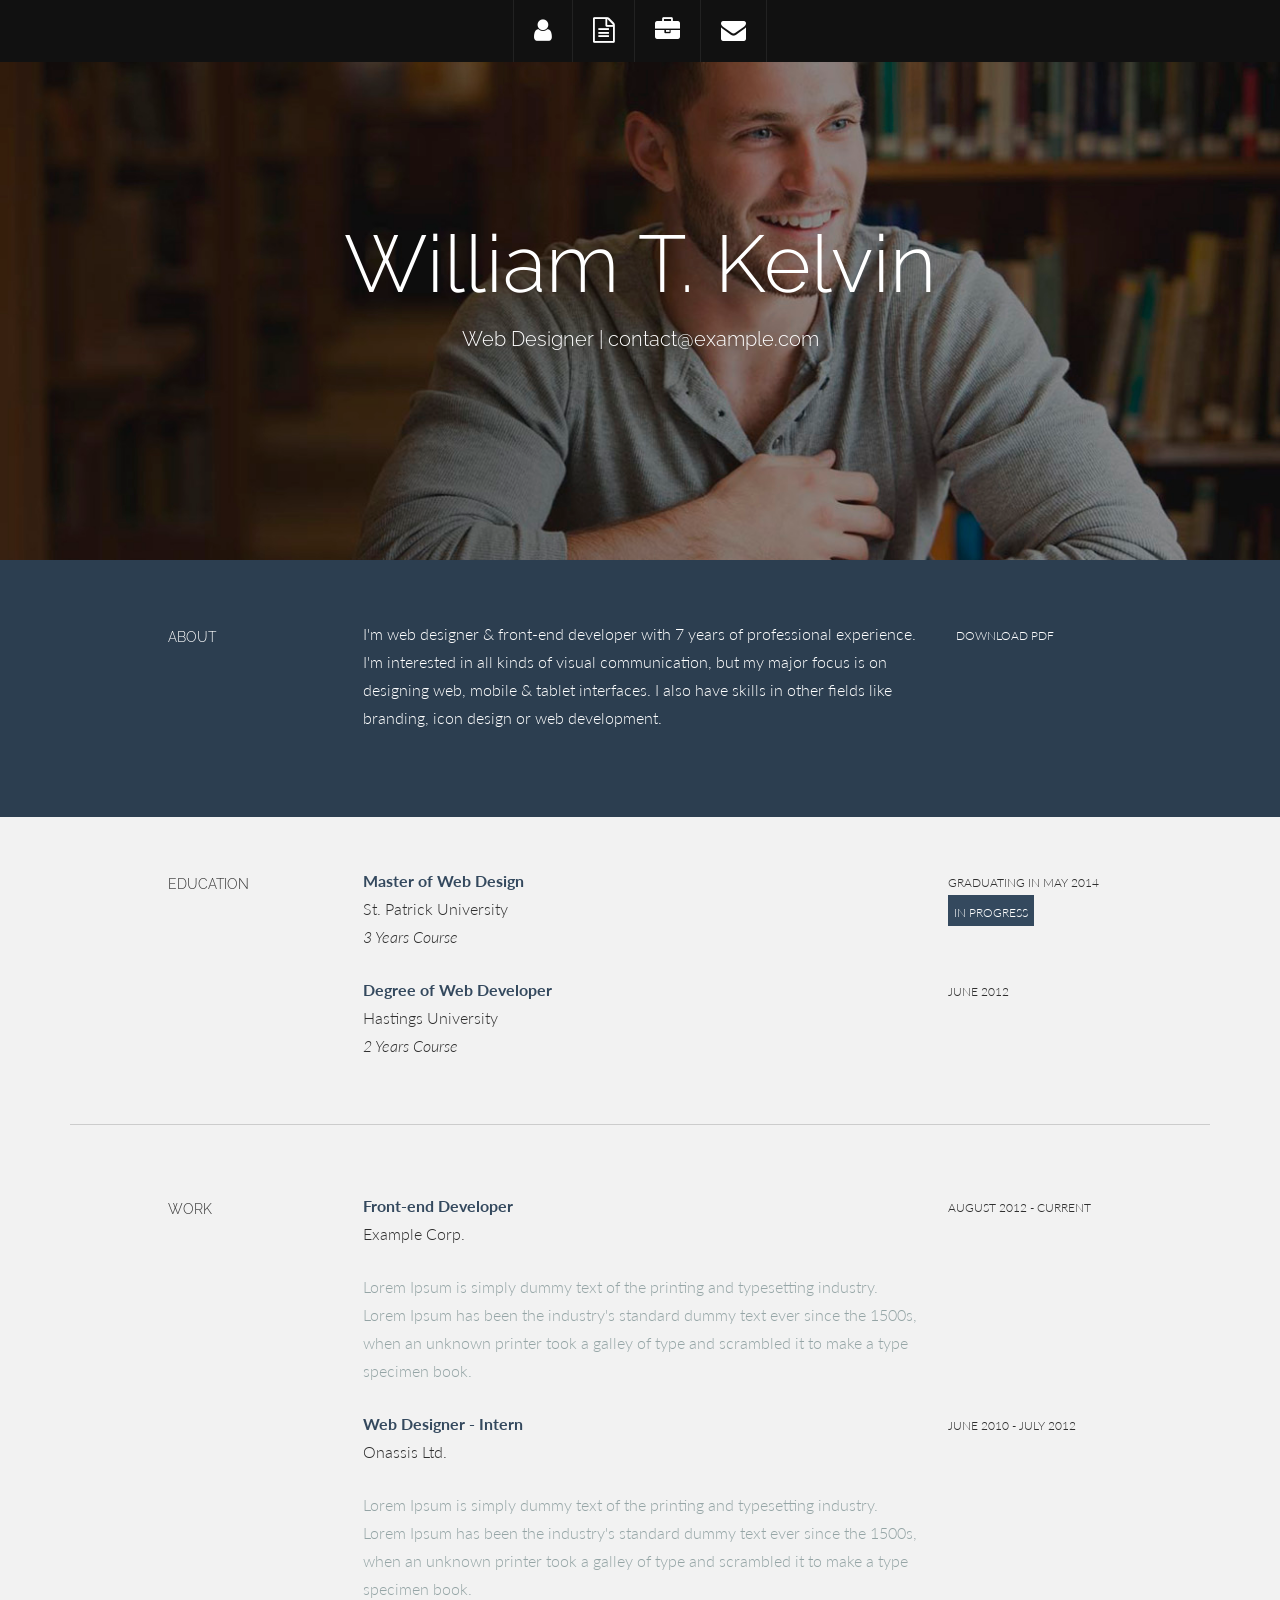
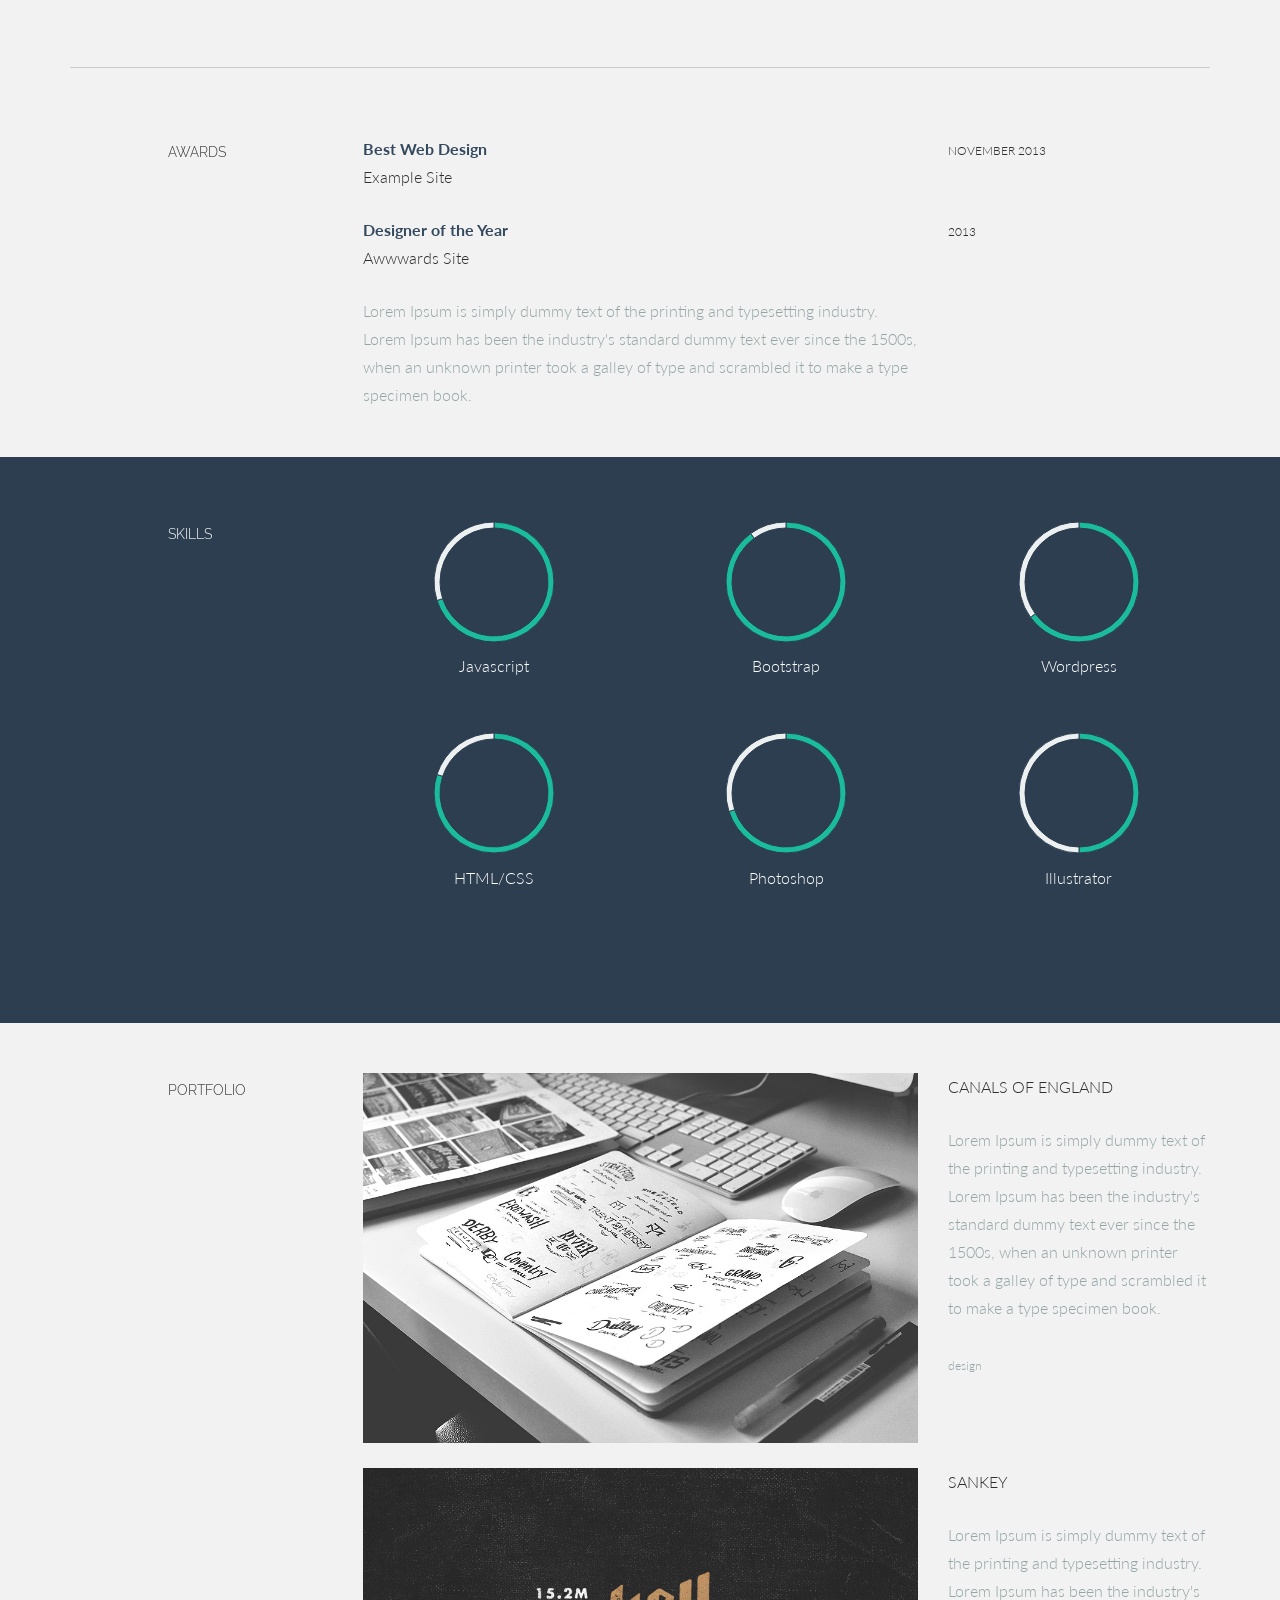
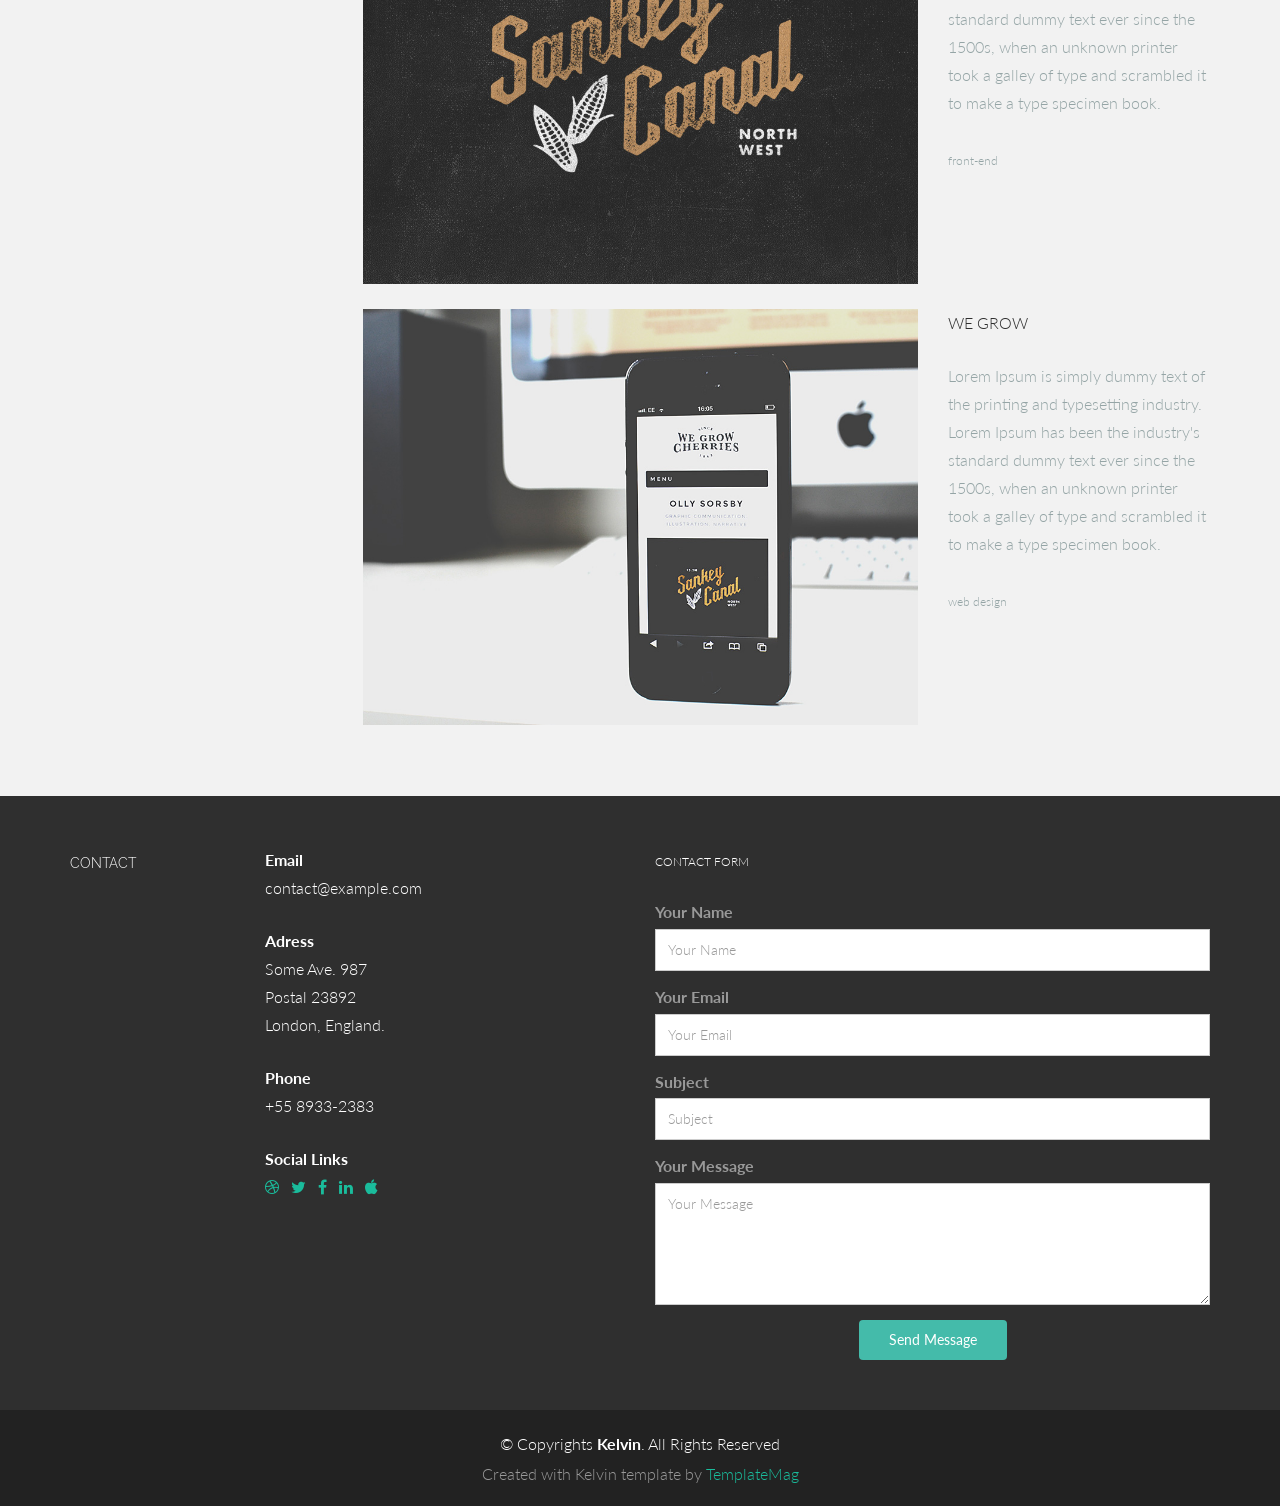
==== index.html @ 172328e0 "init" ====
<!DOCTYPE html>
<html lang="en">
<head>
  <meta charset="utf-8">
  <title>Kelvin - Bootstrap Resume Template</title>
  <meta content="width=device-width, initial-scale=1.0" name="viewport">
  <meta content="" name="keywords">
  <meta content="" name="description">

  <!-- Favicons -->
  <link href="img/favicon.png" rel="icon">
  <link href="img/apple-touch-icon.png" rel="apple-touch-icon">

  <!-- Google Fonts -->
  <link href="https://fonts.googleapis.com/css?family=Lato:300,400,700,300italic,400italic|Raleway:400,300,700" rel="stylesheet">

  <!-- Bootstrap CSS File -->
  <link href="lib/bootstrap/css/bootstrap.min.css" rel="stylesheet">

  <!-- Libraries CSS Files -->
  <link href="lib/font-awesome/css/font-awesome.min.css" rel="stylesheet">

  <!-- Main Stylesheet File -->
  <link href="css/style.css" rel="stylesheet">

  <!-- =======================================================
    Template Name: Kelvin
    Template URL: https://templatemag.com/kelvin-bootstrap-resume-template/
    Author: TemplateMag.com
    License: https://templatemag.com/license/
  ======================================================= -->
</head>

<body data-spy="scroll" data-offset="64" data-target="#section-topbar">

  <div id="section-topbar">
    <div id="topbar-inner">
      <div class="container">
        <div class="row">
          <div class="dropdown">
            <ul id="nav" class="nav">
              <li class="menu-item"><a class="smothscroll" href="#about" title="About"><i class="fa fa-user"></i></a></li>
              <li class="menu-item"><a class="smothscroll" href="#resume" title="Resume"><i class="fa fa-file-text-o"></i></a></li>
              <li class="menu-item"><a class="smothscroll" href="#work" title="Works"><i class="fa fa-briefcase"></i></a></li>
              <li class="menu-item"><a class="smothscroll" href="#contact" title="Contact"><i class="fa fa-envelope"></i></a></li>
            </ul>
            <!--/ uL#nav -->
          </div>
          <!-- /.dropdown -->

          <div class="clear"></div>
        </div>
        <!--/.row -->
      </div>
      <!--/.container -->

      <div class="clear"></div>
    </div>
    <!--/ #topbar-inner -->
  </div>
  <!--/ #section-topbar -->

  <div id="headerwrap">
    <div class="container">
      <div class="row centered">
        <div class="col-lg-12">
          <h1>William T. Kelvin</h1>
          <h3>Web Designer | contact@example.com</h3>
        </div>
        <!--/.col-lg-12 -->
      </div>
      <!--/.row -->
    </div>
    <!--/.container -->
  </div>
  <!--/.#headerwrap -->


  <section id="about" name="about">
    <div id="intro">
      <div class="container">
        <div class="row">

          <div class="col-lg-2 col-lg-offset-1">
            <h5>ABOUT</h5>
          </div>
          <div class="col-lg-6">
            <p>I'm web designer & front-end developer with 7 years of professional experience. I'm interested in all kinds of visual communication, but my major focus is on designing web, mobile & tablet interfaces. I also have skills in other fields like
              branding, icon design or web development.</p>
          </div>
          <div class="col-lg-3">
            <p><a href="#"><i class="icon-file"></i></a>
              <sm>DOWNLOAD PDF</sm>
            </p>
          </div>

        </div>
        <!--/.row -->
      </div>
      <!--/.container -->
    </div>
    <!--/ #intro -->
  </section>


  <section id="resume" name="resume">
    <!--EDUCATION DESCRIPTION -->
    <div class="container desc">
      <div class="row">

        <div class="col-lg-2 col-lg-offset-1">
          <h5>EDUCATION</h5>
        </div>
        <div class="col-lg-6">
          <p>
            <t>Master of Web Design</t><br/> St. Patrick University <br/>
            <i>3 Years Course</i>
          </p>
        </div>
        <div class="col-lg-3">
          <p>
            <sm>GRADUATING IN MAY 2014</sm><br/>
            <imp>
              <sm>IN PROGRESS</sm>
            </imp>
          </p>
        </div>

        <div class="col-lg-6 col-lg-offset-3">
          <p>
            <t>Degree of Web Developer</t><br/> Hastings University <br/>
            <i>2 Years Course</i>
          </p>
        </div>
        <div class="col-lg-3">
          <p>
            <sm>JUNE 2012</sm>
          </p>
        </div>

      </div>
      <!--/.row -->
      <br>
      <hr>
    </div>
    <!--/.container -->
  </section>


  <!--WORK DESCRIPTION -->
  <div class="container desc">
    <div class="row">

      <div class="col-lg-2 col-lg-offset-1">
        <h5>WORK</h5>
      </div>
      <div class="col-lg-6">
        <p>
          <t>Front-end Developer</t><br/> Example Corp. <br/>
        </p>
        <p>
          <more>Lorem Ipsum is simply dummy text of the printing and typesetting industry. Lorem Ipsum has been the industry's standard dummy text ever since the 1500s, when an unknown printer took a galley of type and scrambled it to make a type specimen book.</more>
        </p>
      </div>
      <div class="col-lg-3">
        <p>
          <sm>AUGUST 2012 - CURRENT</sm>
        </p>
      </div>

      <div class="col-lg-6 col-lg-offset-3">
        <p>
          <t>Web Designer - Intern</t><br/> Onassis Ltd. <br/>
        </p>
        <p>
          <more>Lorem Ipsum is simply dummy text of the printing and typesetting industry. Lorem Ipsum has been the industry's standard dummy text ever since the 1500s, when an unknown printer took a galley of type and scrambled it to make a type specimen book.</more>
        </p>
      </div>
      <div class="col-lg-3">
        <p>
          <sm>JUNE 2010 - JULY 2012</sm>
        </p>
      </div>
    </div>
    <!--/.row -->
    <br>
    <hr>
  </div>
  <!--/.container -->


  <!--AWARDS DESCRIPTION -->
  <div class="container desc">
    <div class="row">
      <div class="col-lg-2 col-lg-offset-1">
        <h5>AWARDS</h5>
      </div>
      <div class="col-lg-6">
        <p>
          <t>Best Web Design</t><br/> Example Site <br/>
        </p>
      </div>
      <div class="col-lg-3">
        <p>
          <sm>NOVEMBER 2013</sm>
        </p>
      </div>

      <div class="col-lg-6 col-lg-offset-3">
        <p>
          <t>Designer of the Year</t><br/> Awwwards Site
        </p>
        <p>
          <more>Lorem Ipsum is simply dummy text of the printing and typesetting industry. Lorem Ipsum has been the industry's standard dummy text ever since the 1500s, when an unknown printer took a galley of type and scrambled it to make a type specimen book.</more>
        </p>
      </div>
      <div class="col-lg-3">
        <p>
          <sm>2013</sm>
        </p>
      </div>

    </div>
    <!--/.row -->
    <br>
  </div>
  <!--/.container -->


  <!--SKILLS DESCRIPTION -->
  <div id="skillswrap">
    <div class="container">
      <div class="row">
        <div class="col-lg-2 col-lg-offset-1">
          <h5>SKILLS</h5>
        </div>
        <div class="col-lg-3 centered">
          <canvas id="javascript" height="130" width="130"></canvas>
          <p>Javascript</p>
          <br>
        </div>
        <div class="col-lg-3 centered">
          <canvas id="bootstrap" height="130" width="130"></canvas>
          <p>Bootstrap</p>
          <br>
        </div>
        <div class="col-lg-3 centered">
          <canvas id="wordpress" height="130" width="130"></canvas>
          <p>Wordpress</p>
          <br>
        </div>

        <div class="col-lg-3 col-lg-offset-3 centered">
          <canvas id="html" height="130" width="130"></canvas>
          <p>HTML/CSS</p>
          <br>
        </div>
        <div class="col-lg-3 centered">
          <canvas id="photoshop" height="130" width="130"></canvas>
          <p>Photoshop</p>
          <br>
        </div>
        <div class="col-lg-3 centered">
          <canvas id="illustrator" height="130" width="130"></canvas>
          <p>Illustrator</p>
          <br>
        </div>

      </div>
      <!--/.row -->
      <br>
    </div>
    <!--/.container -->
  </div>
  <!--/ #skillswrap -->



  <section id="work" name="work">
    <!--PORTFOLIO DESCRIPTION -->
    <div class="container desc">
      <div class="row">
        <div class="col-lg-2 col-lg-offset-1">
          <h5>PORTFOLIO</h5>
        </div>
        <div class="col-lg-6">
          <p><img class="img-responsive" src="img/port01.jpg" alt=""></p>
        </div>
        <div class="col-lg-3">
          <p>CANALS OF ENGLAND</p>
          <p>
            <more>Lorem Ipsum is simply dummy text of the printing and typesetting industry. Lorem Ipsum has been the industry's standard dummy text ever since the 1500s, when an unknown printer took a galley of type and scrambled it to make a type specimen book.<br/><br/>
              <sm><i class="icon-tag"></i> design</sm>
            </more>
          </p>
        </div>

        <div class="col-lg-6 col-lg-offset-3">
          <p><img class="img-responsive" src="img/port02.jpg" alt=""></p>
        </div>
        <div class="col-lg-3">
          <p>SANKEY</p>
          <p>
            <more>Lorem Ipsum is simply dummy text of the printing and typesetting industry. Lorem Ipsum has been the industry's standard dummy text ever since the 1500s, when an unknown printer took a galley of type and scrambled it to make a type specimen book.<br/><br/>
              <sm><i class="icon-tag"></i> front-end</sm>
            </more>
          </p>
        </div>

        <div class="col-lg-6 col-lg-offset-3">
          <p><img class="img-responsive" src="img/port03.jpg" alt=""></p>
        </div>
        <div class="col-lg-3">
          <p>WE GROW</p>
          <p>
            <more>Lorem Ipsum is simply dummy text of the printing and typesetting industry. Lorem Ipsum has been the industry's standard dummy text ever since the 1500s, when an unknown printer took a galley of type and scrambled it to make a type specimen book.<br/><br/>
              <sm><i class="icon-tag"></i> web design</sm>
            </more>
          </p>
        </div>

      </div>
      <!--/.row -->
      <br>
      <br>
    </div>
    <!--/.container -->
  </section>

  <section id="contact" name="contact">
    <!--FOOTER DESCRIPTION -->
    <div id="footwrap">
      <div class="container">
        <div class="row">

          <div class="col-lg-2">
            <h5>CONTACT</h5>
          </div>
          <div class="col-lg-4">
            <p>
              <t>Email</t><br/> contact@example.com <br/>
            </p>
            <p>
              <t>Adress</t><br/> Some Ave. 987 <br/> Postal 23892 <br/> London, England. <br/>
            </p>
            <p>
              <t>Phone</t><br/> +55 8933-2383 <br/>
            </p>
            <p>
              <t>Social Links</t><br/>
              <a href="#"><i class="fa fa-dribbble"></i></a>
              <a href="#"><i class="fa fa-twitter"></i></a>
              <a href="#"><i class="fa fa-facebook"></i></a>
              <a href="#"><i class="fa fa-linkedin"></i></a>
              <a href="#"><i class="fa fa-apple"></i></a>
            </p>
          </div>
          <div class="col-lg-6">
            <p>
              <sm>CONTACT FORM</sm>
            </p>
            <form class="contact-form php-mail-form" role="form" action="contactform/contactform.php" method="POST">

              <div class="form-group">
                <label for="contact-name">Your Name</label>
                <input type="name" name="name" class="form-control" id="contact-name" placeholder="Your Name" data-rule="minlen:4" data-msg="Please enter at least 4 chars">
                <div class="validate"></div>
              </div>
              <div class="form-group">
                <label for="contact-email">Your Email</label>
                <input type="email" name="email" class="form-control" id="contact-email" placeholder="Your Email" data-rule="email" data-msg="Please enter a valid email">
                <div class="validate"></div>
              </div>
              <div class="form-group">
                <label for="contact-subject">Subject</label>
                <input type="text" name="subject" class="form-control" id="contact-subject" placeholder="Subject" data-rule="minlen:4" data-msg="Please enter at least 8 chars of subject">
                <div class="validate"></div>
              </div>

              <div class="form-group">
                <label for="contact-message">Your Message</label>
                <textarea class="form-control" name="message" id="contact-message" placeholder="Your Message" rows="5" data-rule="required" data-msg="Please write something for us"></textarea>
                <div class="validate"></div>
              </div>

              <div class="loading"></div>
              <div class="error-message"></div>
              <div class="sent-message">Your message has been sent. Thank you!</div>

              <div class="form-send">
                <button type="submit" class="btn btn-large">Send Message</button>
              </div>

            </form>

          </div>
        </div>
        <!--/.row -->
      </div>
      <!--/.container -->
    </div>
    <!--/ #footer -->
  </section>

  <div id="copyrights">
    <div class="container">
      <p>
        &copy; Copyrights <strong>Kelvin</strong>. All Rights Reserved
      </p>
      <div class="credits">
        <!--
          You are NOT allowed to delete the credit link to TemplateMag with free version.
          You can delete the credit link only if you bought the pro version.
          Buy the pro version with working PHP/AJAX contact form: https://templatemag.com/kelvin-bootstrap-resume-template/
          Licensing information: https://templatemag.com/license/
        -->
        Created with Kelvin template by <a href="https://templatemag.com/">TemplateMag</a>
      </div>
    </div>
  </div>

  <!-- JavaScript Libraries -->
  <script src="lib/jquery/jquery.min.js"></script>
  <script src="lib/bootstrap/js/bootstrap.min.js"></script>
  <script src="lib/php-mail-form/validate.js"></script>
  <script src="lib/chart/chart.js"></script>
  <script src="lib/easing/easing.min.js"></script>

  <!-- Template Main Javascript File -->
  <script src="js/main.js"></script>

</body>
</html>
---- css/style.css ----
/**
*  Template Name: Kelvin
*  Template URL: https://templatemag.com/kelvin-bootstrap-resume-template/
*  Author: TemplateMag.com
*  License: https://templatemag.com/license/
*/

body {
  background-color: #f2f2f2;
  font-family: "Lato";
  font-weight: 300;
  font-size: 16px;
  color: #555;
  -webkit-font-smoothing: antialiased;
  -webkit-overflow-scrolling: touch;
}

/* Titles */

h1, h2, h3, h4, h5, h6 {
  font-family: "Raleway";
  font-weight: 300;
  color: #333;
}

/* Paragraph & Typographic */

p {
  line-height: 28px;
  margin-bottom: 25px;
}

.centered {
  text-align: center;
}

/* Links */

a {
  color: #1abc9c;
  word-wrap: break-word;
  -webkit-transition: color 0.1s ease-in, background 0.1s ease-in;
  -moz-transition: color 0.1s ease-in, background 0.1s ease-in;
  -ms-transition: color 0.1s ease-in, background 0.1s ease-in;
  -o-transition: color 0.1s ease-in, background 0.1s ease-in;
  transition: color 0.1s ease-in, background 0.1s ease-in;
}

a:hover, a:focus {
  color: #7b7b7b;
  text-decoration: none;
  outline: 0;
}

a:before, a:after {
  -webkit-transition: color 0.1s ease-in, background 0.1s ease-in;
  -moz-transition: color 0.1s ease-in, background 0.1s ease-in;
  -ms-transition: color 0.1s ease-in, background 0.1s ease-in;
  -o-transition: color 0.1s ease-in, background 0.1s ease-in;
  transition: color 0.1s ease-in, background 0.1s ease-in;
}

hr {
  display: block;
  height: 1px;
  border: 0;
  border-top: 1px solid #ccc;
  margin: 1em 0;
  padding: 0;
}

/*---------------------------------------------------
3.1 Topbar
---------------------------------------------------*/

#section-topbar {
  position: fixed;
  top: 0;
  left: 0;
  right: 0;
  z-index: 10000;
  overflow: visible;
  font: normal 16px/24px 'Open Sans', "Helvetica Neue", Helvetica, Arial, sans-serif;
}

#section-topbar a {
  color: #fff;
}

#topbar-inner {
  background: #111;
  line-height: 0;
  text-align: center;
}

/*
Top Bar

By default, top navigation bar uses "fixed" position
*/

#section-topbar ul#nav {
  display: inline-block;
  position: relative;
  margin: 0;
  padding: 0;
  border-right: 1px solid #222;
  /* For IE, the outcast */
  zoom: 1;
  *display: inline;
}

#section-topbar ul#nav>li {
  display: block;
  float: left;
  padding: 0;
}

#section-topbar ul#nav a {
  display: block;
  font: normal 11px/18px "Helvetica Neue", Helvetica, Arial, sans-serif;
  text-decoration: none;
  padding: 18px 20px 18px 20px;
  border-left: 1px solid #222;
}

#section-topbar ul#nav a:focus {
  background: #111;
  text-decoration: none;
  border-left: 1px solid #111;
}

#section-topbar ul#nav a:hover {
  background: #222;
  text-decoration: none;
  border-left: 1px solid #111;
}

#section-topbar ul#nav .active a {
  background: #44bbaa;
  border-left: 1px solid #111;
}

#section-topbar ul#nav .active a:hover {
  background: #44bbaa;
}

#section-topbar i {
  font-size: 25px;
}

/*---------------------------------------------------
SECTION WRAPS
---------------------------------------------------*/

/* Header Wrap */

#headerwrap {
  background: url(../img/header-bg.jpg) no-repeat center top;
  margin-top: 60px;
  padding-top: 140px;
  text-align: center;
  background-attachment: relative;
  background-position: center center;
  min-height: 500px;
  width: 100%;
  -webkit-background-size: 100%;
  -moz-background-size: 100%;
  -o-background-size: 100%;
  background-size: 100%;
  -webkit-background-size: cover;
  -moz-background-size: cover;
  -o-background-size: cover;
  background-size: cover;
}

#headerwrap h1 {
  font-size: 80px;
  color: white;
}

#headerwrap h3 {
  font-size: 20px;
  color: white;
}

/* Intnro Wrap */

#intro {
  background: #2c3e50;
  padding-top: 60px;
  padding-bottom: 60px;
  color: white;
}

#intro h5, p {
  color: white;
}

#intro i {
  color: white;
  font-size: 20px;
  padding-right: 8px;
  vertical-align: middle;
}

#skillswrap {
  background: #2c3e50;
  padding-top: 60px;
  padding-bottom: 60px;
  color: white;
}

#skillswrap h5, p {
  color: white;
}

#footwrap {
  background: #2f2f2f;
  padding-top: 50px;
  padding-bottom: 50px;
}

#footwrap p {
  color: white;
}

#footwrap h5 {
  color: white;
}

#footwrap t {
  font-weight: 700;
}

#footwrap i {
  padding-right: 8px;
  color: #1abc9c;
}

/* Copyright Wrap */

#copyrights {
  background: #222222;
  padding: 20px 0;
  text-align: center;
  color: #fff;
  font-size: 16px;
}

#copyrights p {
  margin: 0 0 5px 0;
}

.credits {
  color: #999;
}

/* Global Values */

.desc {
  padding-top: 50px;
}

.desc p {
  color: #2f2f2f;
}

.desc t {
  color: #34495e;
  font-weight: 700;
}

.desc imp {
  padding: 6px;
  color: white;
  background: #34495e;
}

.desc more {
  color: #95a5a6;
}

sm {
  font-size: 12px;
}

/* Contact Form */

.contact-form label {
  color: #999;
}

.contact-form input, .contact-form textarea {
  padding: 10px 12px;
  border-radius: 0;
  box-shadow: none;
  font-size: 14px;
  height: auto;
}

.contact-form .form-send {
  text-align: center;
}

.contact-form .form-send button {
  background: #44bbaa;
  border: 0;
  padding: 10px 30px;
  color: #fff;
  transition: 0.4s;
  cursor: pointer;
}

.contact-form .form-send button:hover {
  background: #23c8b1;
}

.contact-form .validate {
  display: none;
  color: red;
  margin: 0 0 15px 0;
  font-weight: 400;
  font-size: 13px;
}

.contact-form .loading {
  display: none;
  color: #555;
  background: #fff;
  text-align: center;
  padding: 15px;
  margin: 15px 0;
}

.contact-form .loading:before {
  content: "";
  display: inline-block;
  border-radius: 50%;
  width: 24px;
  height: 24px;
  border: 3px solid #18d26e;
  border-top-color: #eee;
  -webkit-animation: animate-loading 1s linear infinite;
  animation: animate-loading 1s linear infinite;
}

@-webkit-keyframes animate-loading {
  0% {
    -webkit-transform: rotate(0deg);
    transform: rotate(0deg);
  }

  100% {
    -webkit-transform: rotate(360deg);
    transform: rotate(360deg);
  }
}

@keyframes animate-loading {
  0% {
    -webkit-transform: rotate(0deg);
    transform: rotate(0deg);
  }

  100% {
    -webkit-transform: rotate(360deg);
    transform: rotate(360deg);
  }
}

.contact-form .error-message {
  display: none;
  color: #fff;
  background: #ed3c0d;
  text-align: center;
  padding: 15px;
  font-weight: 600;
  margin: 15px 0;
}

.contact-form .sent-message {
  display: none;
  color: #fff;
  background: #18d26e;
  text-align: center;
  padding: 15px;
  font-weight: 600;
  margin: 15px 0;
}
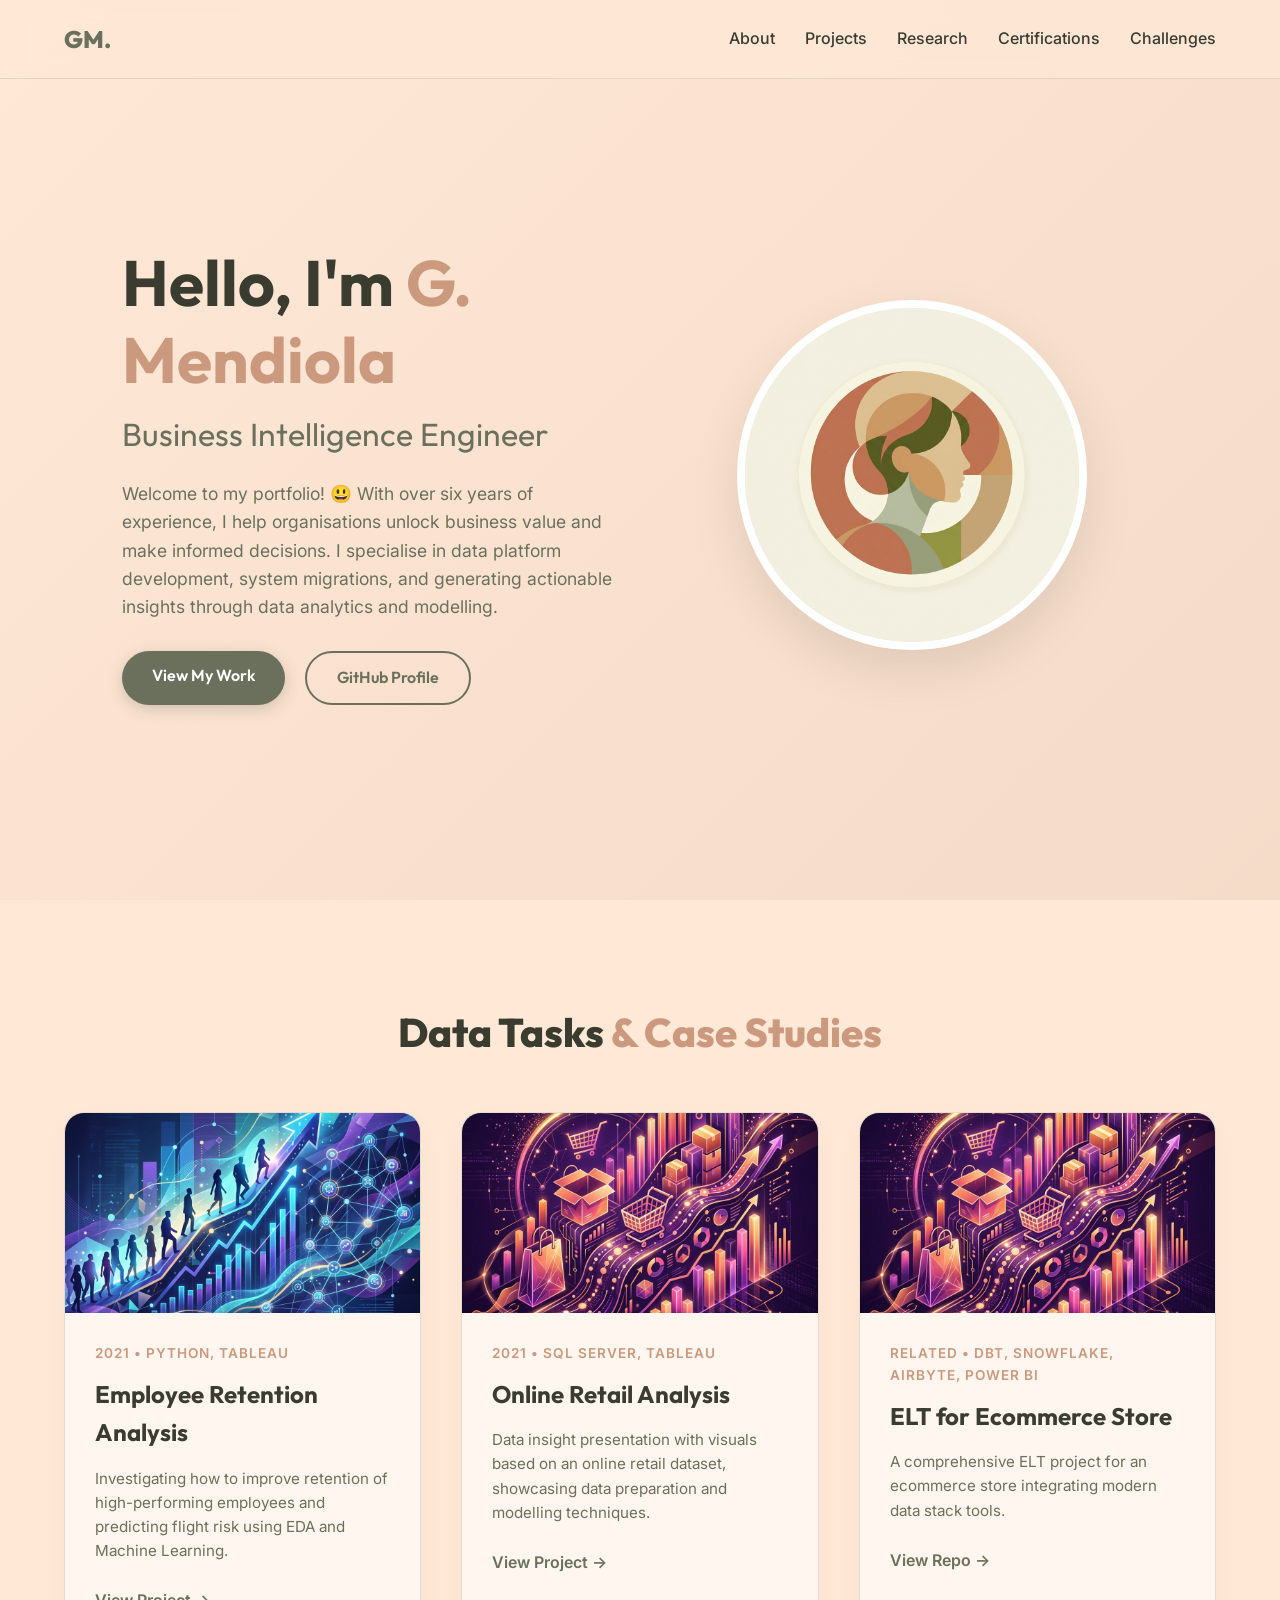
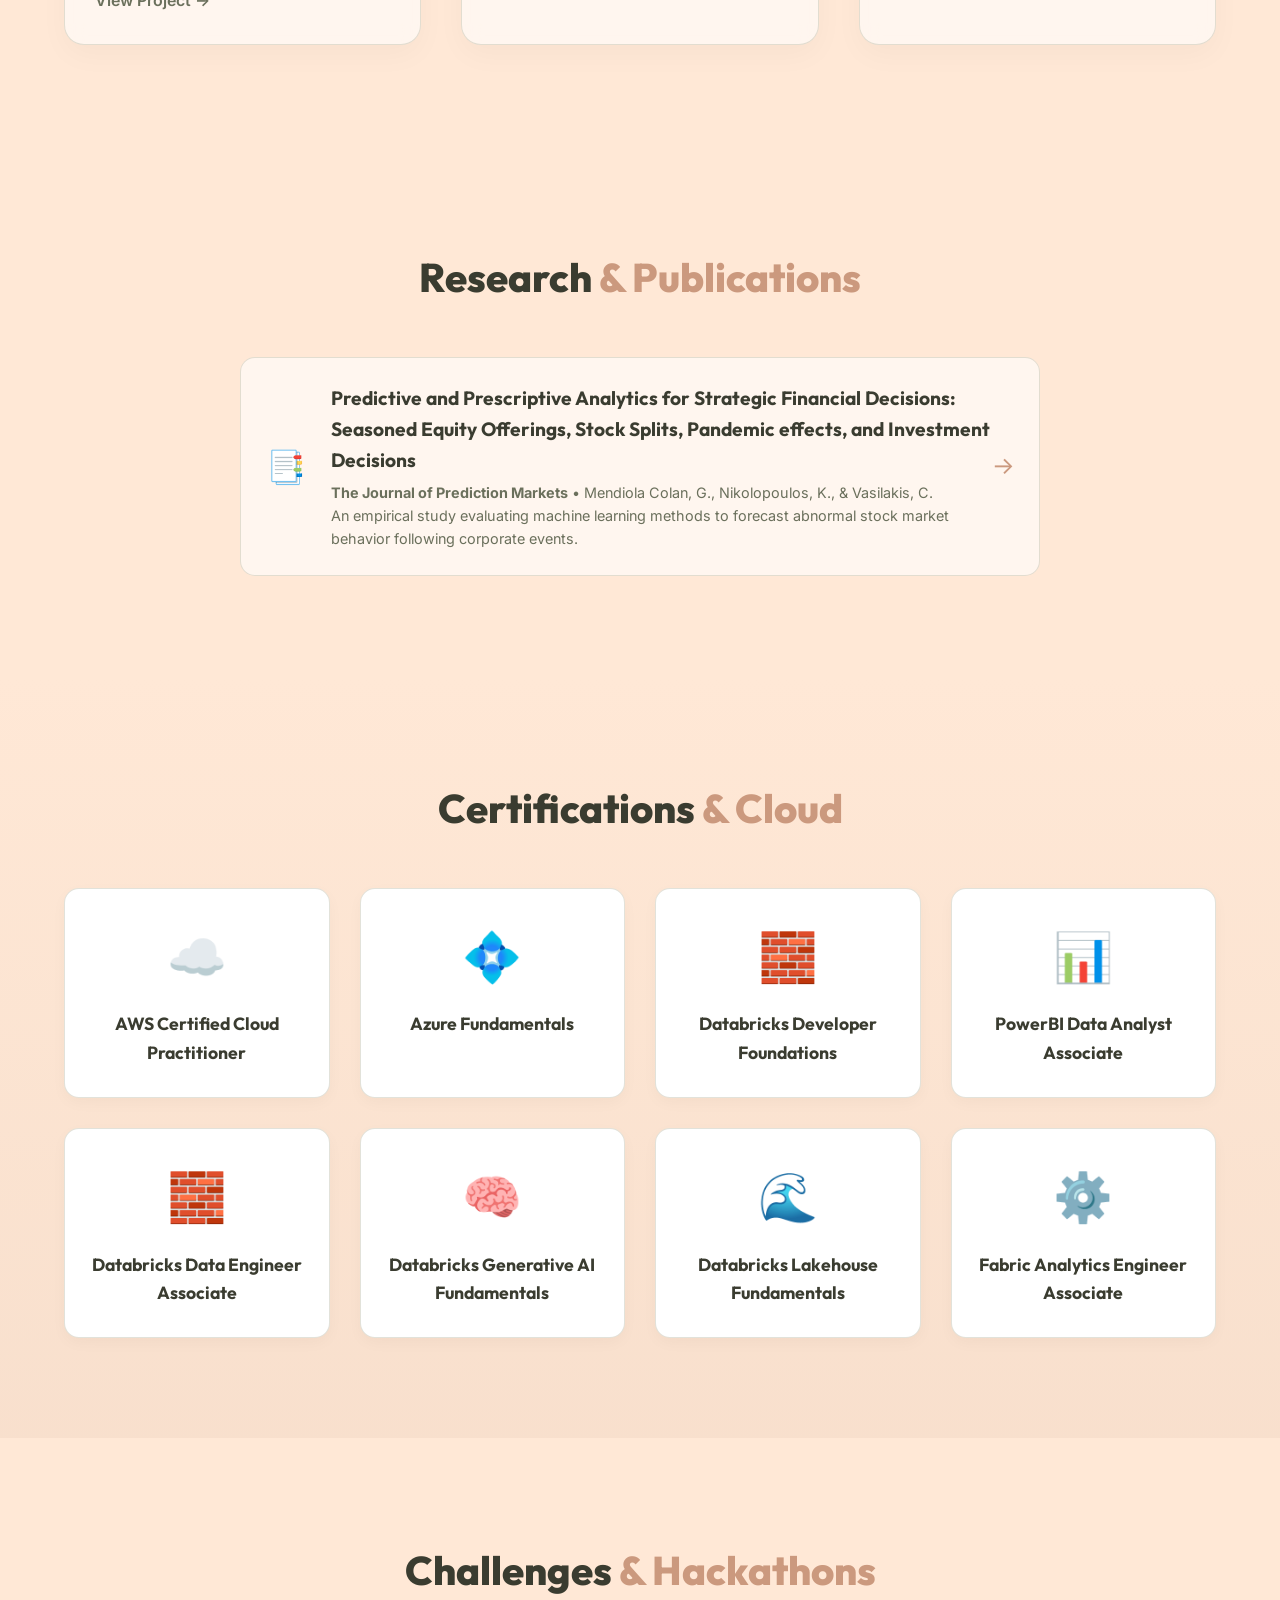
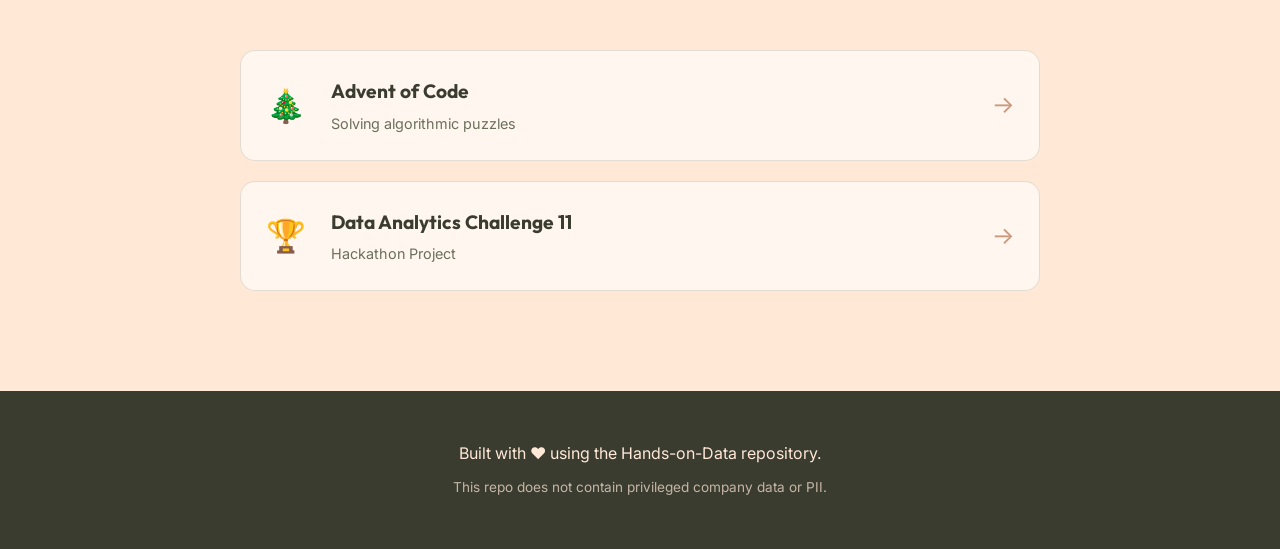
==== commit 85ec59f4: "profile v1.0" ====
--- a/index.html
+++ b/index.html
@@ -1,433 +1,211 @@
 <!DOCTYPE html>
 <html lang="en">
+
 <head>
-  <meta charset="utf-8">
-  <title>Kelvin - Bootstrap Resume Template</title>
-  <meta content="width=device-width, initial-scale=1.0" name="viewport">
-  <meta content="" name="keywords">
-  <meta content="" name="description">
-
-  <!-- Favicons -->
-  <link href="img/favicon.png" rel="icon">
-  <link href="img/apple-touch-icon.png" rel="apple-touch-icon">
-
-  <!-- Google Fonts -->
-  <link href="https://fonts.googleapis.com/css?family=Lato:300,400,700,300italic,400italic|Raleway:400,300,700" rel="stylesheet">
-
-  <!-- Bootstrap CSS File -->
-  <link href="lib/bootstrap/css/bootstrap.min.css" rel="stylesheet">
-
-  <!-- Libraries CSS Files -->
-  <link href="lib/font-awesome/css/font-awesome.min.css" rel="stylesheet">
-
-  <!-- Main Stylesheet File -->
-  <link href="css/style.css" rel="stylesheet">
-
-  <!-- =======================================================
-    Template Name: Kelvin
-    Template URL: https://templatemag.com/kelvin-bootstrap-resume-template/
-    Author: TemplateMag.com
-    License: https://templatemag.com/license/
-  ======================================================= -->
+    <meta charset="UTF-8">
+    <meta name="viewport" content="width=device-width, initial-scale=1.0">
+    <title>G. Mendiola | Data Portfolio</title>
+    <link rel="preconnect" href="https://fonts.googleapis.com">
+    <link rel="preconnect" href="https://fonts.gstatic.com" crossorigin>
+    <link
+        href="https://fonts.googleapis.com/css2?family=Outfit:wght@300;400;600;800&family=Inter:wght@300;400;500&display=swap"
+        rel="stylesheet">
+    <link rel="stylesheet" href="assets/css/style.css">
 </head>
 
-<body data-spy="scroll" data-offset="64" data-target="#section-topbar">
-
-  <div id="section-topbar">
-    <div id="topbar-inner">
-      <div class="container">
-        <div class="row">
-          <div class="dropdown">
-            <ul id="nav" class="nav">
-              <li class="menu-item"><a class="smothscroll" href="#about" title="About"><i class="fa fa-user"></i></a></li>
-              <li class="menu-item"><a class="smothscroll" href="#resume" title="Resume"><i class="fa fa-file-text-o"></i></a></li>
-              <li class="menu-item"><a class="smothscroll" href="#work" title="Works"><i class="fa fa-briefcase"></i></a></li>
-              <li class="menu-item"><a class="smothscroll" href="#contact" title="Contact"><i class="fa fa-envelope"></i></a></li>
+<body>
+    <nav class="navbar">
+        <div class="nav-content">
+            <a href="#" class="logo">GM.</a>
+            <ul class="nav-links">
+                <li><a href="#about">About</a></li>
+                <li><a href="#projects">Projects</a></li>
+                <li><a href="#research">Research</a></li>
+                <li><a href="#certifications">Certifications</a></li>
+                <li><a href="#challenges">Challenges</a></li>
             </ul>
-            <!--/ uL#nav -->
-          </div>
-          <!-- /.dropdown -->
-
-          <div class="clear"></div>
-        </div>
-        <!--/.row -->
-      </div>
-      <!--/.container -->
-
-      <div class="clear"></div>
-    </div>
-    <!--/ #topbar-inner -->
-  </div>
-  <!--/ #section-topbar -->
-
-  <div id="headerwrap">
-    <div class="container">
-      <div class="row centered">
-        <div class="col-lg-12">
-          <h1>William T. Kelvin</h1>
-          <h3>Web Designer | contact@example.com</h3>
-        </div>
-        <!--/.col-lg-12 -->
-      </div>
-      <!--/.row -->
-    </div>
-    <!--/.container -->
-  </div>
-  <!--/.#headerwrap -->
-
-
-  <section id="about" name="about">
-    <div id="intro">
-      <div class="container">
-        <div class="row">
-
-          <div class="col-lg-2 col-lg-offset-1">
-            <h5>ABOUT</h5>
-          </div>
-          <div class="col-lg-6">
-            <p>I'm web designer & front-end developer with 7 years of professional experience. I'm interested in all kinds of visual communication, but my major focus is on designing web, mobile & tablet interfaces. I also have skills in other fields like
-              branding, icon design or web development.</p>
-          </div>
-          <div class="col-lg-3">
-            <p><a href="#"><i class="icon-file"></i></a>
-              <sm>DOWNLOAD PDF</sm>
-            </p>
-          </div>
-
-        </div>
-        <!--/.row -->
-      </div>
-      <!--/.container -->
-    </div>
-    <!--/ #intro -->
-  </section>
-
-
-  <section id="resume" name="resume">
-    <!--EDUCATION DESCRIPTION -->
-    <div class="container desc">
-      <div class="row">
-
-        <div class="col-lg-2 col-lg-offset-1">
-          <h5>EDUCATION</h5>
-        </div>
-        <div class="col-lg-6">
-          <p>
-            <t>Master of Web Design</t><br/> St. Patrick University <br/>
-            <i>3 Years Course</i>
-          </p>
-        </div>
-        <div class="col-lg-3">
-          <p>
-            <sm>GRADUATING IN MAY 2014</sm><br/>
-            <imp>
-              <sm>IN PROGRESS</sm>
-            </imp>
-          </p>
-        </div>
-
-        <div class="col-lg-6 col-lg-offset-3">
-          <p>
-            <t>Degree of Web Developer</t><br/> Hastings University <br/>
-            <i>2 Years Course</i>
-          </p>
-        </div>
-        <div class="col-lg-3">
-          <p>
-            <sm>JUNE 2012</sm>
-          </p>
-        </div>
-
-      </div>
-      <!--/.row -->
-      <br>
-      <hr>
-    </div>
-    <!--/.container -->
-  </section>
-
-
-  <!--WORK DESCRIPTION -->
-  <div class="container desc">
-    <div class="row">
-
-      <div class="col-lg-2 col-lg-offset-1">
-        <h5>WORK</h5>
-      </div>
-      <div class="col-lg-6">
-        <p>
-          <t>Front-end Developer</t><br/> Example Corp. <br/>
-        </p>
-        <p>
-          <more>Lorem Ipsum is simply dummy text of the printing and typesetting industry. Lorem Ipsum has been the industry's standard dummy text ever since the 1500s, when an unknown printer took a galley of type and scrambled it to make a type specimen book.</more>
-        </p>
-      </div>
-      <div class="col-lg-3">
-        <p>
-          <sm>AUGUST 2012 - CURRENT</sm>
-        </p>
-      </div>
-
-      <div class="col-lg-6 col-lg-offset-3">
-        <p>
-          <t>Web Designer - Intern</t><br/> Onassis Ltd. <br/>
-        </p>
-        <p>
-          <more>Lorem Ipsum is simply dummy text of the printing and typesetting industry. Lorem Ipsum has been the industry's standard dummy text ever since the 1500s, when an unknown printer took a galley of type and scrambled it to make a type specimen book.</more>
-        </p>
-      </div>
-      <div class="col-lg-3">
-        <p>
-          <sm>JUNE 2010 - JULY 2012</sm>
-        </p>
-      </div>
-    </div>
-    <!--/.row -->
-    <br>
-    <hr>
-  </div>
-  <!--/.container -->
-
-
-  <!--AWARDS DESCRIPTION -->
-  <div class="container desc">
-    <div class="row">
-      <div class="col-lg-2 col-lg-offset-1">
-        <h5>AWARDS</h5>
-      </div>
-      <div class="col-lg-6">
-        <p>
-          <t>Best Web Design</t><br/> Example Site <br/>
-        </p>
-      </div>
-      <div class="col-lg-3">
-        <p>
-          <sm>NOVEMBER 2013</sm>
-        </p>
-      </div>
-
-      <div class="col-lg-6 col-lg-offset-3">
-        <p>
-          <t>Designer of the Year</t><br/> Awwwards Site
-        </p>
-        <p>
-          <more>Lorem Ipsum is simply dummy text of the printing and typesetting industry. Lorem Ipsum has been the industry's standard dummy text ever since the 1500s, when an unknown printer took a galley of type and scrambled it to make a type specimen book.</more>
-        </p>
-      </div>
-      <div class="col-lg-3">
-        <p>
-          <sm>2013</sm>
-        </p>
-      </div>
-
-    </div>
-    <!--/.row -->
-    <br>
-  </div>
-  <!--/.container -->
-
-
-  <!--SKILLS DESCRIPTION -->
-  <div id="skillswrap">
-    <div class="container">
-      <div class="row">
-        <div class="col-lg-2 col-lg-offset-1">
-          <h5>SKILLS</h5>
-        </div>
-        <div class="col-lg-3 centered">
-          <canvas id="javascript" height="130" width="130"></canvas>
-          <p>Javascript</p>
-          <br>
-        </div>
-        <div class="col-lg-3 centered">
-          <canvas id="bootstrap" height="130" width="130"></canvas>
-          <p>Bootstrap</p>
-          <br>
-        </div>
-        <div class="col-lg-3 centered">
-          <canvas id="wordpress" height="130" width="130"></canvas>
-          <p>Wordpress</p>
-          <br>
-        </div>
-
-        <div class="col-lg-3 col-lg-offset-3 centered">
-          <canvas id="html" height="130" width="130"></canvas>
-          <p>HTML/CSS</p>
-          <br>
-        </div>
-        <div class="col-lg-3 centered">
-          <canvas id="photoshop" height="130" width="130"></canvas>
-          <p>Photoshop</p>
-          <br>
-        </div>
-        <div class="col-lg-3 centered">
-          <canvas id="illustrator" height="130" width="130"></canvas>
-          <p>Illustrator</p>
-          <br>
-        </div>
-
-      </div>
-      <!--/.row -->
-      <br>
-    </div>
-    <!--/.container -->
-  </div>
-  <!--/ #skillswrap -->
-
-
-
-  <section id="work" name="work">
-    <!--PORTFOLIO DESCRIPTION -->
-    <div class="container desc">
-      <div class="row">
-        <div class="col-lg-2 col-lg-offset-1">
-          <h5>PORTFOLIO</h5>
-        </div>
-        <div class="col-lg-6">
-          <p><img class="img-responsive" src="img/port01.jpg" alt=""></p>
-        </div>
-        <div class="col-lg-3">
-          <p>CANALS OF ENGLAND</p>
-          <p>
-            <more>Lorem Ipsum is simply dummy text of the printing and typesetting industry. Lorem Ipsum has been the industry's standard dummy text ever since the 1500s, when an unknown printer took a galley of type and scrambled it to make a type specimen book.<br/><br/>
-              <sm><i class="icon-tag"></i> design</sm>
-            </more>
-          </p>
-        </div>
-
-        <div class="col-lg-6 col-lg-offset-3">
-          <p><img class="img-responsive" src="img/port02.jpg" alt=""></p>
-        </div>
-        <div class="col-lg-3">
-          <p>SANKEY</p>
-          <p>
-            <more>Lorem Ipsum is simply dummy text of the printing and typesetting industry. Lorem Ipsum has been the industry's standard dummy text ever since the 1500s, when an unknown printer took a galley of type and scrambled it to make a type specimen book.<br/><br/>
-              <sm><i class="icon-tag"></i> front-end</sm>
-            </more>
-          </p>
-        </div>
-
-        <div class="col-lg-6 col-lg-offset-3">
-          <p><img class="img-responsive" src="img/port03.jpg" alt=""></p>
-        </div>
-        <div class="col-lg-3">
-          <p>WE GROW</p>
-          <p>
-            <more>Lorem Ipsum is simply dummy text of the printing and typesetting industry. Lorem Ipsum has been the industry's standard dummy text ever since the 1500s, when an unknown printer took a galley of type and scrambled it to make a type specimen book.<br/><br/>
-              <sm><i class="icon-tag"></i> web design</sm>
-            </more>
-          </p>
-        </div>
-
-      </div>
-      <!--/.row -->
-      <br>
-      <br>
-    </div>
-    <!--/.container -->
-  </section>
-
-  <section id="contact" name="contact">
-    <!--FOOTER DESCRIPTION -->
-    <div id="footwrap">
-      <div class="container">
-        <div class="row">
-
-          <div class="col-lg-2">
-            <h5>CONTACT</h5>
-          </div>
-          <div class="col-lg-4">
-            <p>
-              <t>Email</t><br/> contact@example.com <br/>
-            </p>
-            <p>
-              <t>Adress</t><br/> Some Ave. 987 <br/> Postal 23892 <br/> London, England. <br/>
-            </p>
-            <p>
-              <t>Phone</t><br/> +55 8933-2383 <br/>
-            </p>
-            <p>
-              <t>Social Links</t><br/>
-              <a href="#"><i class="fa fa-dribbble"></i></a>
-              <a href="#"><i class="fa fa-twitter"></i></a>
-              <a href="#"><i class="fa fa-facebook"></i></a>
-              <a href="#"><i class="fa fa-linkedin"></i></a>
-              <a href="#"><i class="fa fa-apple"></i></a>
-            </p>
-          </div>
-          <div class="col-lg-6">
-            <p>
-              <sm>CONTACT FORM</sm>
-            </p>
-            <form class="contact-form php-mail-form" role="form" action="contactform/contactform.php" method="POST">
-
-              <div class="form-group">
-                <label for="contact-name">Your Name</label>
-                <input type="name" name="name" class="form-control" id="contact-name" placeholder="Your Name" data-rule="minlen:4" data-msg="Please enter at least 4 chars">
-                <div class="validate"></div>
-              </div>
-              <div class="form-group">
-                <label for="contact-email">Your Email</label>
-                <input type="email" name="email" class="form-control" id="contact-email" placeholder="Your Email" data-rule="email" data-msg="Please enter a valid email">
-                <div class="validate"></div>
-              </div>
-              <div class="form-group">
-                <label for="contact-subject">Subject</label>
-                <input type="text" name="subject" class="form-control" id="contact-subject" placeholder="Subject" data-rule="minlen:4" data-msg="Please enter at least 8 chars of subject">
-                <div class="validate"></div>
-              </div>
-
-              <div class="form-group">
-                <label for="contact-message">Your Message</label>
-                <textarea class="form-control" name="message" id="contact-message" placeholder="Your Message" rows="5" data-rule="required" data-msg="Please write something for us"></textarea>
-                <div class="validate"></div>
-              </div>
-
-              <div class="loading"></div>
-              <div class="error-message"></div>
-              <div class="sent-message">Your message has been sent. Thank you!</div>
-
-              <div class="form-send">
-                <button type="submit" class="btn btn-large">Send Message</button>
-              </div>
-
-            </form>
-
-          </div>
-        </div>
-        <!--/.row -->
-      </div>
-      <!--/.container -->
-    </div>
-    <!--/ #footer -->
-  </section>
-
-  <div id="copyrights">
-    <div class="container">
-      <p>
-        &copy; Copyrights <strong>Kelvin</strong>. All Rights Reserved
-      </p>
-      <div class="credits">
-        <!--
-          You are NOT allowed to delete the credit link to TemplateMag with free version.
-          You can delete the credit link only if you bought the pro version.
-          Buy the pro version with working PHP/AJAX contact form: https://templatemag.com/kelvin-bootstrap-resume-template/
-          Licensing information: https://templatemag.com/license/
-        -->
-        Created with Kelvin template by <a href="https://templatemag.com/">TemplateMag</a>
-      </div>
-    </div>
-  </div>
-
-  <!-- JavaScript Libraries -->
-  <script src="lib/jquery/jquery.min.js"></script>
-  <script src="lib/bootstrap/js/bootstrap.min.js"></script>
-  <script src="lib/php-mail-form/validate.js"></script>
-  <script src="lib/chart/chart.js"></script>
-  <script src="lib/easing/easing.min.js"></script>
-
-  <!-- Template Main Javascript File -->
-  <script src="js/main.js"></script>
-
+        </div>
+    </nav>
+
+    <header class="hero" id="about">
+        <div class="hero-content">
+            <div class="hero-text fade-in">
+                <h1>Hello, I'm <span class="highlight">G. Mendiola</span></h1>
+                <h2>Business Intelligence Engineer</h2>
+                <p>Welcome to my portfolio! 😃 With over six years of experience, I help organisations unlock business
+                    value and make informed decisions. I specialise in data platform development, system migrations, and
+                    generating actionable insights through data analytics and modelling.</p>
+                <div class="hero-cta">
+                    <a href="#projects" class="btn btn-primary">View My Work</a>
+                    <a href="https://github.com/gmendiola94" class="btn btn-secondary" target="_blank">GitHub
+                        Profile</a>
+                </div>
+            </div>
+            <div class="hero-image fade-in-delayed">
+                <img src="assets/images/profile_placeholder.png" alt="Profile Avatar" class="avatar">
+            </div>
+        </div>
+    </header>
+
+    <section class="projects-section section" id="projects">
+        <div class="section-container">
+            <h2 class="section-title fade-in">Data Tasks <span>& Case Studies</span></h2>
+            <div class="projects-grid">
+
+                <!-- Project 1 -->
+                <div class="project-card fade-in">
+                    <div class="project-img-wrapper">
+                        <img src="assets/images/employee_retention.png" alt="Employee Retention" class="project-img">
+                    </div>
+                    <div class="project-content">
+                        <div class="project-meta">2021 &bull; Python, Tableau</div>
+                        <h3>Employee Retention Analysis</h3>
+                        <p>Investigating how to improve retention of high-performing employees and predicting flight
+                            risk using EDA and Machine Learning.</p>
+                        <div class="project-links">
+                            <a href="employee-retention.html" class="project-link">View Project &rarr;</a>
+                        </div>
+                    </div>
+                </div>
+
+                <!-- Project 2 -->
+                <div class="project-card fade-in">
+                    <div class="project-img-wrapper">
+                        <img src="assets/images/online_retail.png" alt="Online Retail Analysis" class="project-img">
+                    </div>
+                    <div class="project-content">
+                        <div class="project-meta">2021 &bull; SQL Server, Tableau</div>
+                        <h3>Online Retail Analysis</h3>
+                        <p>Data insight presentation with visuals based on an online retail dataset, showcasing data
+                            preparation and modelling techniques.</p>
+                        <div class="project-links">
+                            <a href="online-retail.html" class="project-link">View Project &rarr;</a>
+                        </div>
+                    </div>
+                </div>
+
+                <!-- Related Project -->
+                <div class="project-card fade-in">
+                    <div class="project-img-wrapper">
+                        <img src="assets/images/online_retail.png" alt="ELT Ecommerce Store" class="project-img">
+                    </div>
+                    <div class="project-content">
+                        <div class="project-meta">Related &bull; DBT, Snowflake, Airbyte, Power BI</div>
+                        <h3>ELT for Ecommerce Store</h3>
+                        <p>A comprehensive ELT project for an ecommerce store integrating modern data stack tools.</p>
+                        <div class="project-links">
+                            <a href="https://github.com/gmendiola94/dbt-ecommerce-poc" target="_blank"
+                                class="project-link">View Repo &rarr;</a>
+                        </div>
+                    </div>
+                </div>
+
+            </div>
+        </div>
+    </section>
+
+    <section class="research-section section" id="research">
+        <div class="section-container">
+            <h2 class="section-title fade-in">Research <span>& Publications</span></h2>
+            <div class="challenges-list fade-in">
+                <a href="https://doi.org/10.5750/jpm.v18i3.2181" class="challenge-item" target="_blank">
+                    <div class="challenge-icon">📑</div>
+                    <div class="challenge-text">
+                        <h4>Predictive and Prescriptive Analytics for Strategic Financial Decisions: Seasoned Equity
+                            Offerings, Stock Splits, Pandemic effects, and Investment Decisions</h4>
+                        <p><strong>The Journal of Prediction Markets</strong> &bull; Mendiola Colan, G., Nikolopoulos,
+                            K., & Vasilakis, C.<br>
+                            An empirical study evaluating machine learning methods to forecast abnormal stock market
+                            behavior following corporate events.</p>
+                    </div>
+                    <div class="arrow">&rarr;</div>
+                </a>
+            </div>
+        </div>
+    </section>
+
+    <section class="achievements-section section" id="certifications">
+        <div class="section-container">
+            <h2 class="section-title fade-in">Certifications <span>& Cloud</span></h2>
+            <div class="badges-grid">
+                <a href="https://github.com/gmendiola94/Hands-on-Data/blob/main/Certifications/AWS_Certified_Cloud_Practitioner.pdf"
+                    class="badge-card fade-in" target="_blank">
+                    <div class="badge-icon">☁️</div>
+                    <h4>AWS Certified Cloud Practitioner</h4>
+                </a>
+                <a href="https://github.com/gmendiola94/Hands-on-Data/blob/main/Certifications/Azure_Fundamentals.pdf"
+                    class="badge-card fade-in" target="_blank">
+                    <div class="badge-icon">💠</div>
+                    <h4>Azure Fundamentals</h4>
+                </a>
+                <a href="https://github.com/gmendiola94/Hands-on-Data/blob/main/Certifications/Databricks_Developer_Foundations.pdf"
+                    class="badge-card fade-in" target="_blank">
+                    <div class="badge-icon">🧱</div>
+                    <h4>Databricks Developer Foundations</h4>
+                </a>
+                <a href="https://github.com/gmendiola94/Hands-on-Data/blob/main/Certifications/PowerBI_Data_Analyst_Associate.pdf"
+                    class="badge-card fade-in" target="_blank">
+                    <div class="badge-icon">📊</div>
+                    <h4>PowerBI Data Analyst Associate</h4>
+                </a>
+                <a href="https://credentials.databricks.com/e6cb40c9-83a7-4753-b311-13a0d8bd6461#acc.DUz016IA"
+                    class="badge-card fade-in" target="_blank">
+                    <div class="badge-icon">🧱</div>
+                    <h4>Databricks Data Engineer Associate</h4>
+                </a>
+                <a href="https://credentials.databricks.com/92c38d4d-ffa3-4a72-982e-c6ab8fd6371e#acc.1vr5tSQA"
+                    class="badge-card fade-in" target="_blank">
+                    <div class="badge-icon">🧠</div>
+                    <h4>Databricks Generative AI Fundamentals</h4>
+                </a>
+                <a href="https://credentials.databricks.com/da71b398-a584-4d45-9285-b4c1327e7db9#acc.vKB2rmxd"
+                    class="badge-card fade-in" target="_blank">
+                    <div class="badge-icon">🌊</div>
+                    <h4>Databricks Lakehouse Fundamentals</h4>
+                </a>
+                <a href="https://learn.microsoft.com/en-gb/users/gianmarcomendiola-2873/credentials/a61a205dda977a83?ref=https%3A%2F%2Fwww.linkedin.com%2F"
+                    class="badge-card fade-in" target="_blank">
+                    <div class="badge-icon">⚙️</div>
+                    <h4>Fabric Analytics Engineer Associate</h4>
+                </a>
+            </div>
+        </div>
+    </section>
+
+    <section class="challenges-section section" id="challenges">
+        <div class="section-container">
+            <h2 class="section-title fade-in">Challenges <span>& Hackathons</span></h2>
+            <div class="challenges-list fade-in">
+                <a href="https://github.com/gmendiola94/Hands-on-Data/tree/main/Challenges/Advent-of-Code"
+                    class="challenge-item" target="_blank">
+                    <div class="challenge-icon">🎄</div>
+                    <div class="challenge-text">
+                        <h4>Advent of Code</h4>
+                        <p>Solving algorithmic puzzles</p>
+                    </div>
+                    <div class="arrow">&rarr;</div>
+                </a>
+                <a href="https://github.com/gmendiola94/Hands-on-Data/tree/main/Challenges/Hackaton-Project-Data-Analytics-Challenge-11"
+                    class="challenge-item" target="_blank">
+                    <div class="challenge-icon">🏆</div>
+                    <div class="challenge-text">
+                        <h4>Data Analytics Challenge 11</h4>
+                        <p>Hackathon Project</p>
+                    </div>
+                    <div class="arrow">&rarr;</div>
+                </a>
+            </div>
+        </div>
+    </section>
+
+    <footer class="footer">
+        <div class="footer-content">
+            <p>Built with ❤️ using the Hands-on-Data repository.</p>
+            <p class="disclaimer">This repo does not contain privileged company data or PII.</p>
+        </div>
+    </footer>
+
+    <script src="assets/js/main.js"></script>
 </body>
-</html>
+
+</html>
--- a/assets/css/style.css
+++ b/assets/css/style.css
@@ -0,0 +1,599 @@
+:root {
+    /* Color Palette */
+    --clr-terracotta: #cb997e;
+    --clr-sand: #ddbea9;
+    --clr-cream: #ffe8d6;
+    --clr-sage: #b7b7a4;
+    --clr-olive: #6b705c;
+    
+    /* Background & Text */
+    --bg-main: var(--clr-cream);
+    --bg-card: rgba(255, 255, 255, 0.6);
+    --bg-card-hover: rgba(255, 255, 255, 0.9);
+    --text-primary: #3a3c30; /* Darker olive for readability */
+    --text-secondary: var(--clr-olive);
+    --border-light: rgba(183, 183, 164, 0.4);
+
+    /* Fonts */
+    --font-heading: 'Outfit', sans-serif;
+    --font-body: 'Inter', sans-serif;
+}
+
+* {
+    margin: 0;
+    padding: 0;
+    box-sizing: border-box;
+}
+
+html {
+    scroll-behavior: smooth;
+}
+
+body {
+    font-family: var(--font-body);
+    background-color: var(--bg-main);
+    color: var(--text-primary);
+    line-height: 1.6;
+    overflow-x: hidden;
+}
+
+h1, h2, h3, h4, .logo {
+    font-family: var(--font-heading);
+    color: var(--text-primary);
+}
+
+a {
+    text-decoration: none;
+    color: inherit;
+    transition: all 0.3s ease;
+}
+
+ul {
+    list-style: none;
+}
+
+.section {
+    padding: 100px 5%;
+}
+
+.section-container {
+    max-width: 1200px;
+    margin: 0 auto;
+}
+
+.section-title {
+    font-size: 2.5rem;
+    margin-bottom: 3rem;
+    text-align: center;
+    position: relative;
+    font-weight: 800;
+}
+
+.section-title span {
+    color: var(--clr-terracotta);
+}
+
+/* Navbar */
+.navbar {
+    position: fixed;
+    top: 0;
+    width: 100%;
+    padding: 20px 5%;
+    background: rgba(255, 232, 214, 0.8);
+    backdrop-filter: blur(10px);
+    z-index: 1000;
+    border-bottom: 1px solid var(--border-light);
+    transition: padding 0.3s ease;
+}
+
+.navbar.scrolled {
+    padding: 15px 5%;
+    box-shadow: 0 4px 20px rgba(0,0,0,0.05);
+}
+
+.nav-content {
+    max-width: 1200px;
+    margin: 0 auto;
+    display: flex;
+    justify-content: space-between;
+    align-items: center;
+}
+
+.logo {
+    font-size: 1.5rem;
+    font-weight: 800;
+    color: var(--clr-olive);
+}
+
+.nav-links {
+    display: flex;
+    gap: 30px;
+}
+
+.nav-links a {
+    font-weight: 500;
+    font-size: 1rem;
+}
+
+.nav-links a:hover {
+    color: var(--clr-terracotta);
+}
+
+/* Hero Section */
+.hero {
+    min-height: 100vh;
+    display: flex;
+    align-items: center;
+    padding: 100px 5% 50px;
+    background: linear-gradient(135deg, var(--clr-cream) 0%, rgba(221, 190, 169, 0.3) 100%);
+}
+
+.hero-content {
+    max-width: 1200px;
+    margin: 0 auto;
+    display: flex;
+    align-items: center;
+    justify-content: space-between;
+    gap: 50px;
+}
+
+.hero-text {
+    flex: 1;
+}
+
+.hero-text h1 {
+    font-size: 4rem;
+    line-height: 1.2;
+    margin-bottom: 10px;
+}
+
+.highlight {
+    color: var(--clr-terracotta);
+}
+
+.hero-text h2 {
+    font-size: 2rem;
+    color: var(--clr-olive);
+    margin-bottom: 20px;
+    font-weight: 400;
+}
+
+.hero-text p {
+    font-size: 1.1rem;
+    color: var(--text-secondary);
+    margin-bottom: 30px;
+    max-width: 500px;
+}
+
+.hero-cta {
+    display: flex;
+    gap: 20px;
+}
+
+.btn {
+    padding: 12px 30px;
+    border-radius: 30px;
+    font-weight: 600;
+    font-family: var(--font-heading);
+    cursor: pointer;
+    display: inline-block;
+}
+
+.btn-primary {
+    background-color: var(--clr-olive);
+    color: white;
+    box-shadow: 0 4px 15px rgba(107, 112, 92, 0.3);
+}
+
+.btn-primary:hover {
+    background-color: var(--text-primary);
+    transform: translateY(-2px);
+    color: white;
+}
+
+.btn-secondary {
+    background-color: transparent;
+    color: var(--clr-olive);
+    border: 2px solid var(--clr-olive);
+}
+
+.btn-secondary:hover {
+    background-color: var(--clr-sand);
+    border-color: var(--clr-sand);
+    color: var(--text-primary);
+}
+
+.hero-image {
+    flex: 1;
+    display: flex;
+    justify-content: center;
+}
+
+.avatar {
+    width: 350px;
+    height: 350px;
+    border-radius: 50%;
+    object-fit: cover;
+    box-shadow: 0 20px 50px rgba(0,0,0,0.1);
+    border: 8px solid white;
+    transition: transform 0.5s ease;
+}
+
+.avatar:hover {
+    transform: scale(1.05) rotate(2deg);
+}
+
+/* Projects Section */
+.projects-section {
+    background-color: var(--bg-main);
+}
+
+.projects-grid {
+    display: grid;
+    grid-template-columns: repeat(auto-fit, minmax(320px, 1fr));
+    gap: 40px;
+}
+
+.project-card {
+    background: var(--bg-card);
+    border-radius: 20px;
+    overflow: hidden;
+    box-shadow: 0 10px 30px rgba(0,0,0,0.03);
+    border: 1px solid var(--border-light);
+    backdrop-filter: blur(10px);
+    transition: all 0.4s ease;
+}
+
+.project-card:hover {
+    transform: translateY(-10px);
+    background: var(--bg-card-hover);
+    box-shadow: 0 20px 40px rgba(0,0,0,0.08);
+}
+
+.project-img-wrapper {
+    width: 100%;
+    height: 200px;
+    overflow: hidden;
+}
+
+.project-img {
+    width: 100%;
+    height: 100%;
+    object-fit: cover;
+    transition: transform 0.5s ease;
+}
+
+.project-card:hover .project-img {
+    transform: scale(1.1);
+}
+
+.project-content {
+    padding: 30px;
+}
+
+.project-meta {
+    font-size: 0.85rem;
+    color: var(--clr-terracotta);
+    font-weight: 600;
+    margin-bottom: 10px;
+    text-transform: uppercase;
+    letter-spacing: 1px;
+}
+
+.project-content h3 {
+    font-size: 1.5rem;
+    margin-bottom: 15px;
+}
+
+.project-content p {
+    color: var(--text-secondary);
+    font-size: 0.95rem;
+    margin-bottom: 25px;
+}
+
+.project-link {
+    font-weight: 600;
+    color: var(--clr-olive);
+    display: inline-flex;
+    align-items: center;
+    gap: 5px;
+}
+
+.project-link:hover {
+    color: var(--clr-terracotta);
+    gap: 10px;
+}
+
+/* Badges / Certs */
+.achievements-section {
+    background: linear-gradient(180deg, var(--bg-main) 0%, rgba(221, 190, 169, 0.2) 100%);
+}
+
+.badges-grid {
+    display: grid;
+    grid-template-columns: repeat(auto-fit, minmax(250px, 1fr));
+    gap: 30px;
+}
+
+.badge-card {
+    background: white;
+    padding: 30px 20px;
+    border-radius: 15px;
+    text-align: center;
+    box-shadow: 0 5px 15px rgba(0,0,0,0.03);
+    border: 1px solid var(--border-light);
+    display: flex;
+    flex-direction: column;
+    align-items: center;
+    gap: 15px;
+}
+
+.badge-card:hover {
+    transform: translateY(-5px);
+    border-color: var(--clr-terracotta);
+    box-shadow: 0 10px 25px rgba(203, 153, 126, 0.15);
+}
+
+.badge-icon {
+    font-size: 3rem;
+}
+
+.badge-card h4 {
+    font-size: 1.1rem;
+}
+
+/* Challenges */
+.challenges-list {
+    max-width: 800px;
+    margin: 0 auto;
+    display: flex;
+    flex-direction: column;
+    gap: 20px;
+}
+
+.challenge-item {
+    display: flex;
+    align-items: center;
+    padding: 25px;
+    background: var(--bg-card);
+    border-radius: 15px;
+    border: 1px solid var(--border-light);
+}
+
+.challenge-item:hover {
+    background: white;
+    border-color: var(--clr-sand);
+    transform: scale(1.02);
+}
+
+.challenge-icon {
+    font-size: 2rem;
+    margin-right: 25px;
+}
+
+.challenge-text {
+    flex: 1;
+}
+
+.challenge-text h4 {
+    font-size: 1.2rem;
+    margin-bottom: 5px;
+}
+
+.challenge-text p {
+    font-size: 0.9rem;
+    color: var(--text-secondary);
+}
+
+.arrow {
+    font-size: 1.5rem;
+    color: var(--clr-terracotta);
+    transition: transform 0.3s ease;
+}
+
+.challenge-item:hover .arrow {
+    transform: translateX(5px);
+}
+
+/* Footer */
+.footer {
+    padding: 50px 5%;
+    text-align: center;
+    background-color: var(--text-primary);
+    color: var(--clr-cream);
+}
+
+.disclaimer {
+    font-size: 0.85rem;
+    margin-top: 10px;
+    opacity: 0.7;
+}
+
+/* Animations */
+.fade-in {
+    opacity: 0;
+    transform: translateY(30px);
+    transition: opacity 0.8s ease, transform 0.8s ease;
+}
+
+.fade-in-delayed {
+    opacity: 0;
+    transform: translateY(30px);
+    transition: opacity 0.8s ease 0.3s, transform 0.8s ease 0.3s;
+}
+
+.fade-in.appear, .fade-in-delayed.appear {
+    opacity: 1;
+    transform: translateY(0);
+}
+
+/* Responsive */
+@media (max-width: 768px) {
+    .hero-content {
+        flex-direction: column;
+        text-align: center;
+        margin-top: 50px;
+    }
+    
+    .hero-cta {
+        justify-content: center;
+    }
+    
+    .nav-links {
+        display: none;
+    }
+    
+    .hero-text h1 {
+        font-size: 3rem;
+    }
+    
+    .avatar {
+        width: 250px;
+        height: 250px;
+    }
+}
+
+/* Consulting Case Study Layout */
+.case-study-container {
+    max-width: 1200px;
+    margin: 0 auto;
+    padding: 2rem 5%;
+    display: flex;
+    gap: 3rem;
+    align-items: flex-start;
+}
+
+.case-sidebar {
+    flex: 0 0 250px;
+    position: sticky;
+    top: 100px;
+    background: var(--bg-card);
+    padding: 2rem;
+    border-radius: 12px;
+    border: 1px solid var(--border-light);
+    box-shadow: 0 4px 15px rgba(0,0,0,0.02);
+}
+
+.case-sidebar h4 {
+    margin-bottom: 1rem;
+    font-size: 1.1rem;
+    color: var(--text-primary);
+}
+
+.case-sidebar ul {
+    list-style: none;
+    padding: 0;
+}
+
+.case-sidebar li {
+    margin-bottom: 0.8rem;
+}
+
+.case-sidebar a {
+    color: var(--text-secondary);
+    font-size: 0.95rem;
+    transition: color 0.3s ease;
+}
+
+.case-sidebar a:hover {
+    color: var(--clr-terracotta);
+    font-weight: 500;
+}
+
+.case-content {
+    flex: 1;
+}
+
+.case-content section {
+    margin-bottom: 4rem;
+}
+
+.case-content h2 {
+    font-size: 2rem;
+    margin-bottom: 1.5rem;
+    color: var(--text-primary);
+    border-bottom: 2px solid var(--clr-sand);
+    padding-bottom: 0.5rem;
+}
+
+.case-content p, .case-content ul {
+    font-size: 1.1rem;
+    line-height: 1.8;
+    color: var(--text-secondary);
+    margin-bottom: 1.5rem;
+}
+
+.case-content ul {
+    padding-left: 1.5rem;
+    list-style-type: square;
+}
+
+.metric-cards {
+    display: grid;
+    grid-template-columns: repeat(auto-fit, minmax(200px, 1fr));
+    gap: 1.5rem;
+    margin-bottom: 3rem;
+}
+
+.metric-card {
+    background: var(--bg-card);
+    padding: 1.5rem;
+    border-radius: 12px;
+    border-left: 5px solid var(--clr-terracotta);
+    box-shadow: 0 5px 15px rgba(0,0,0,0.05);
+}
+
+.metric-card h3 {
+    font-size: 2.5rem;
+    color: var(--clr-olive);
+    margin-bottom: 0.5rem;
+}
+
+.metric-card p {
+    font-size: 1rem;
+    font-weight: 600;
+    text-transform: uppercase;
+    letter-spacing: 1px;
+    margin: 0;
+}
+
+.callout-box {
+    background: rgba(203, 153, 126, 0.1);
+    border-left: 4px solid var(--clr-terracotta);
+    padding: 1.5rem 2rem;
+    border-radius: 0 12px 12px 0;
+    margin: 2rem 0;
+}
+
+.callout-box p {
+    margin: 0;
+    font-style: italic;
+    color: var(--text-primary);
+    font-weight: 500;
+}
+
+.plot-img {
+    width: 100%;
+    border-radius: 12px;
+    box-shadow: 0 10px 30px rgba(0,0,0,0.08);
+    margin: 2rem 0;
+}
+
+.code-container {
+    background: #282c34;
+    border-radius: 12px;
+    padding: 1rem;
+    margin: 2rem 0;
+    overflow-x: auto;
+}
+
+@media (max-width: 900px) {
+    .case-study-container {
+        flex-direction: column;
+    }
+    .case-sidebar {
+        position: static;
+        width: 100%;
+        margin-bottom: 2rem;
+    }
+}
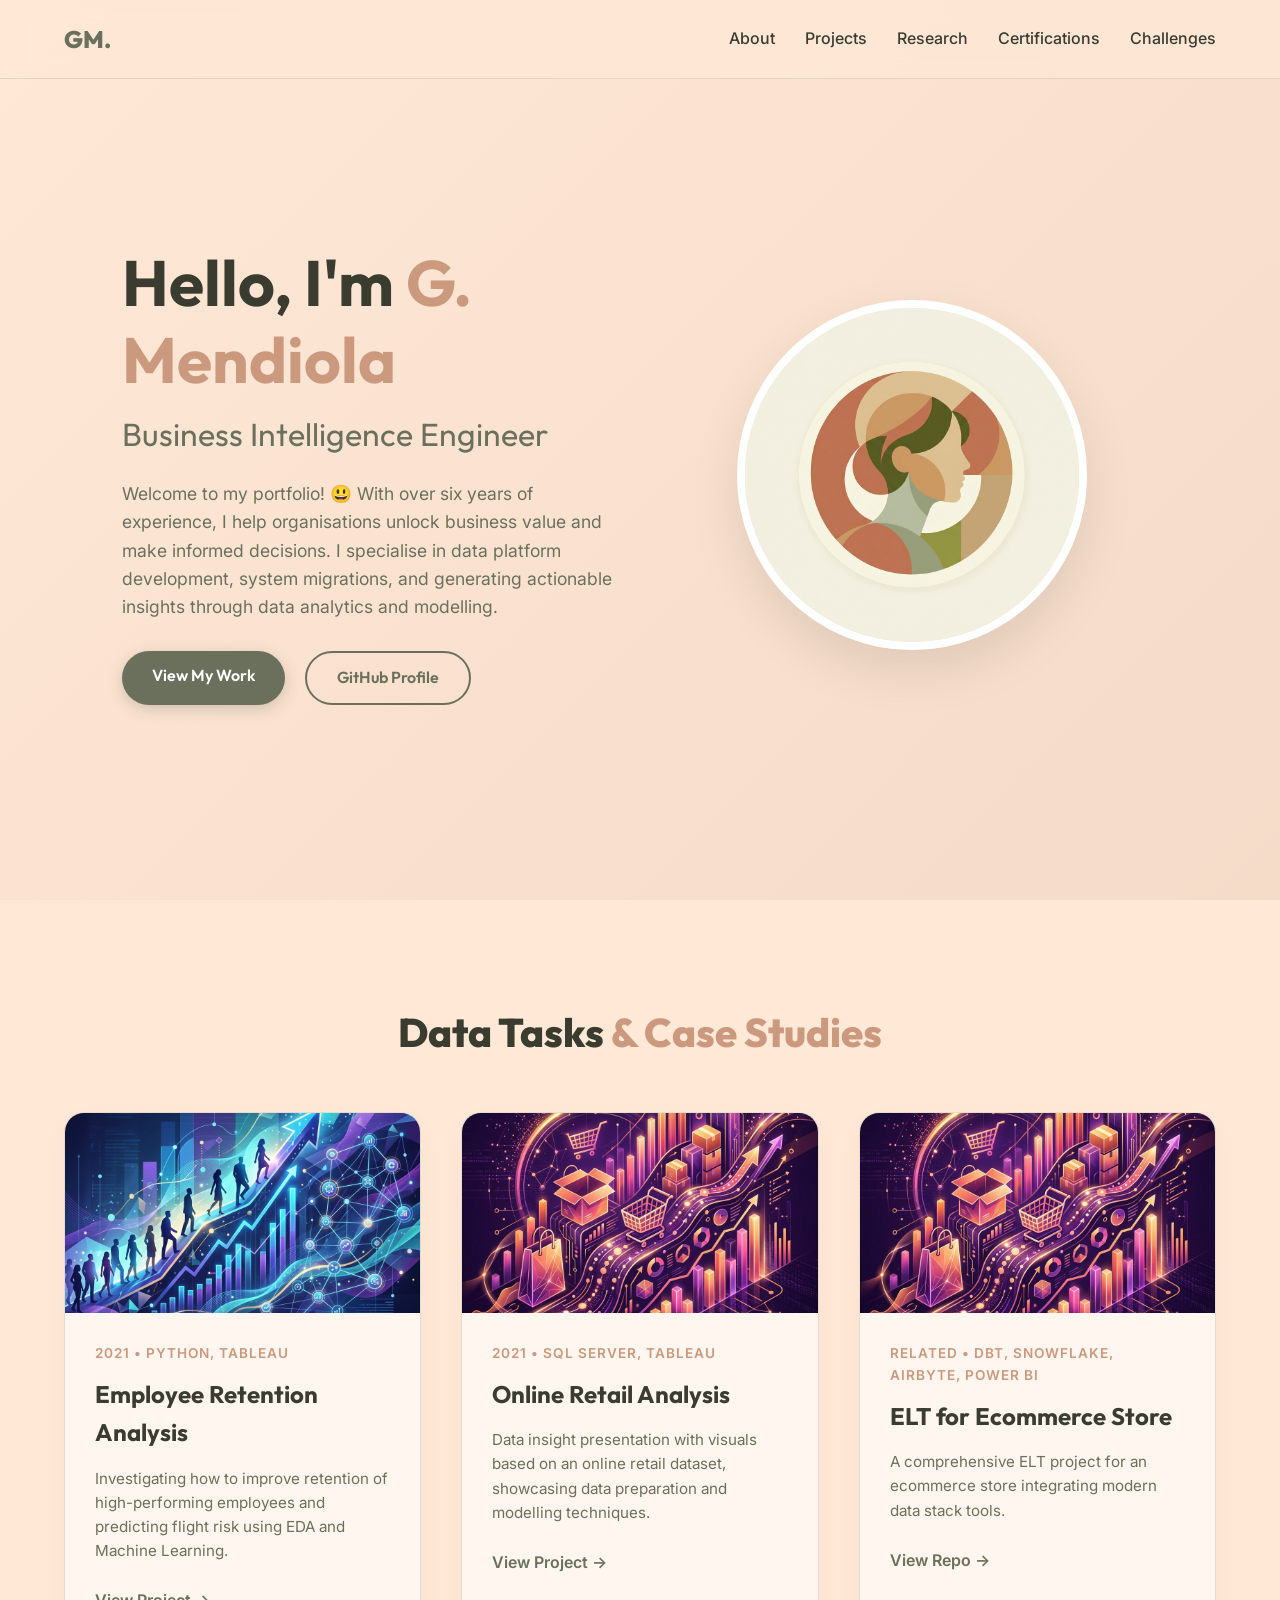
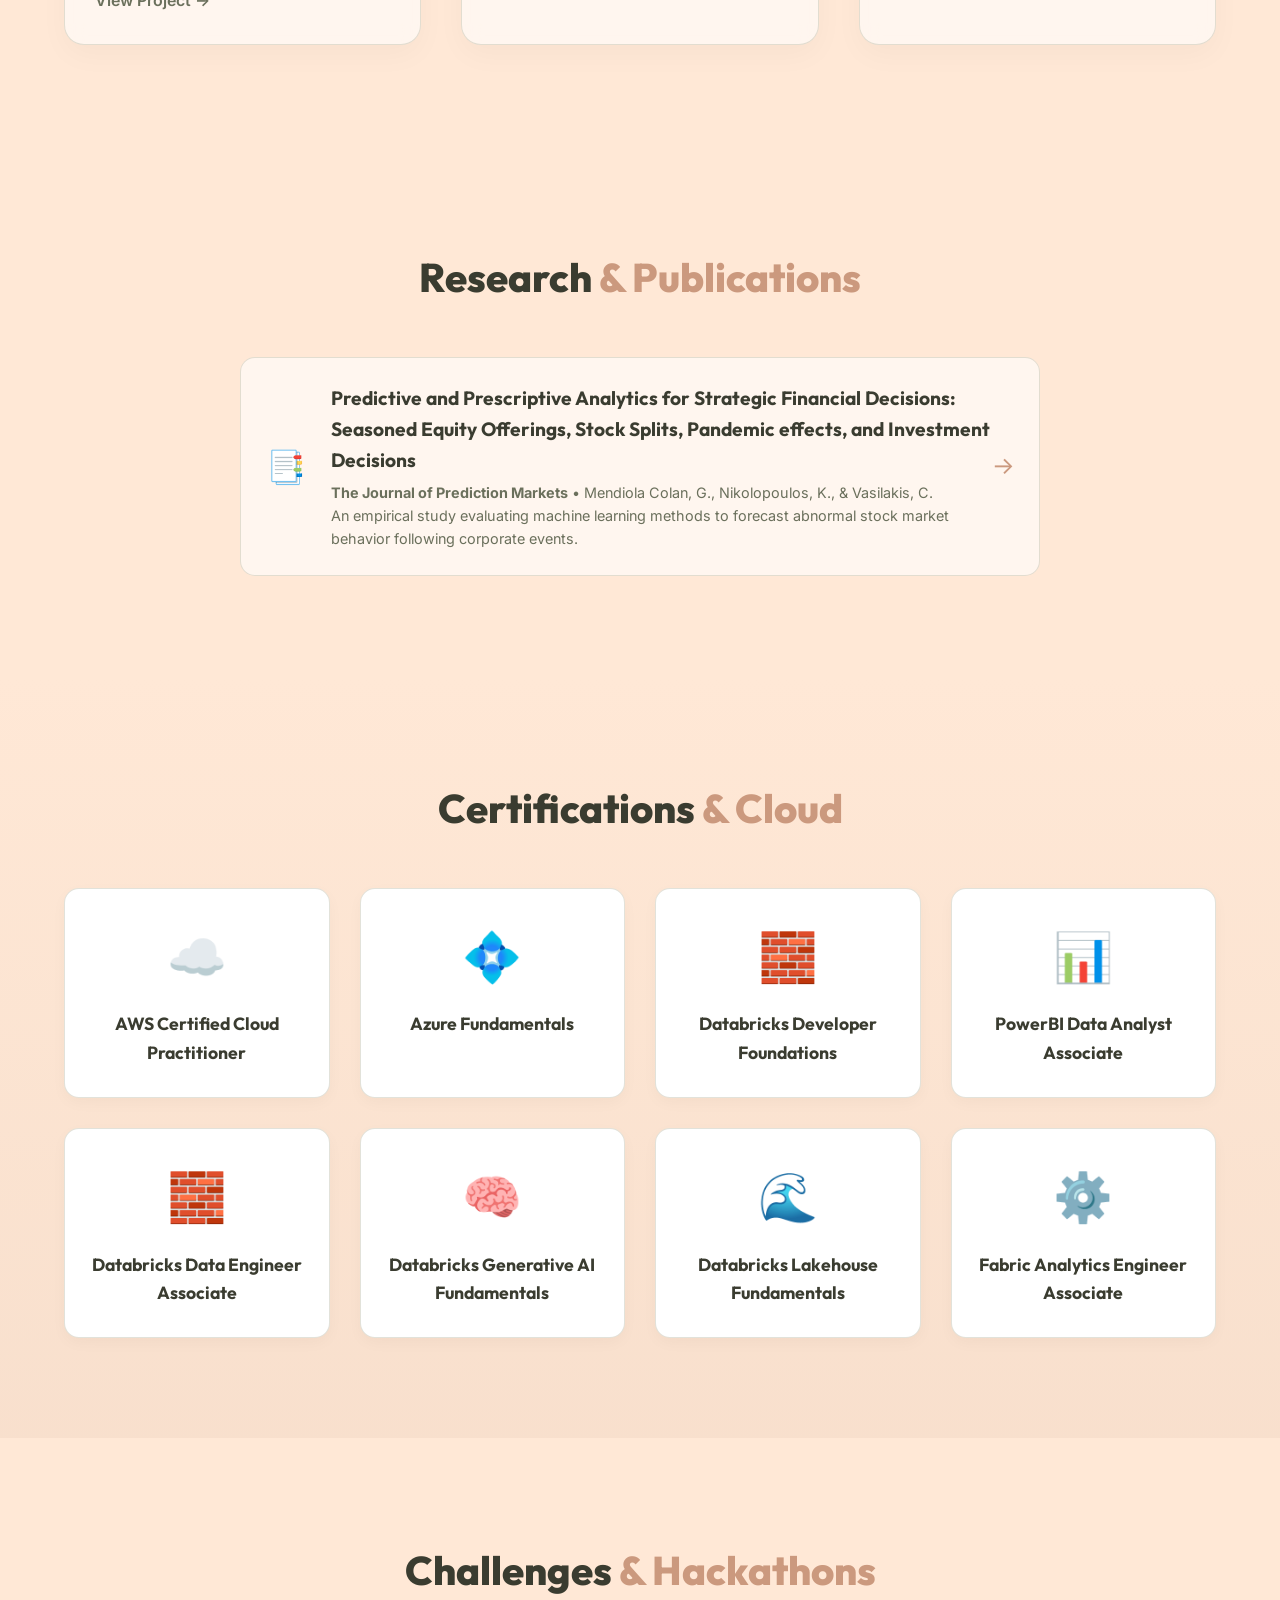
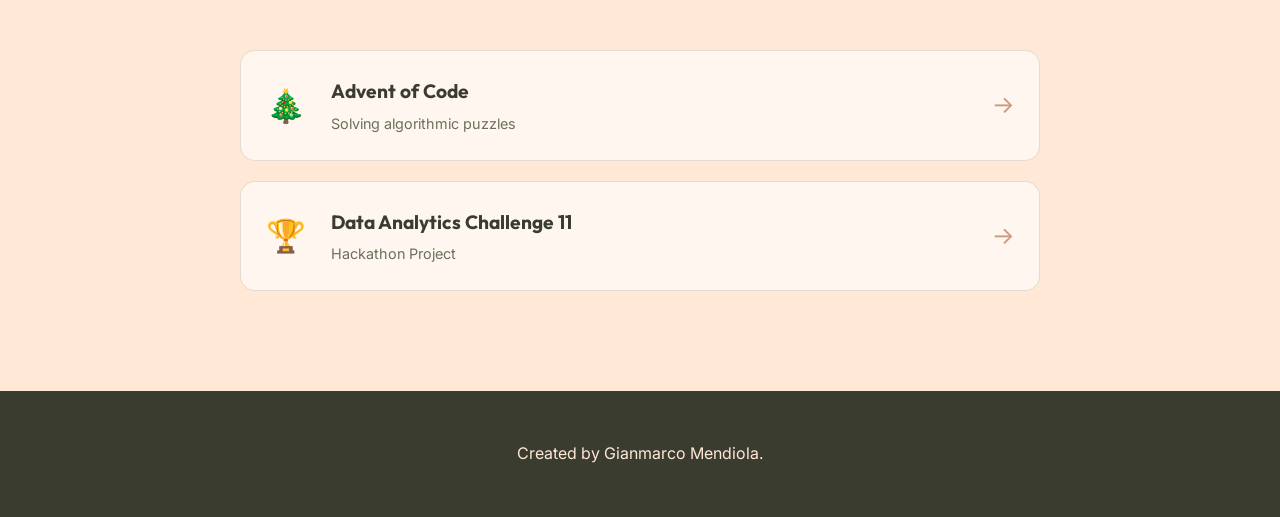
==== commit 97d369be: "html edits" ====
--- a/index.html
+++ b/index.html
@@ -200,8 +200,7 @@
 
     <footer class="footer">
         <div class="footer-content">
-            <p>Built with ❤️ using the Hands-on-Data repository.</p>
-            <p class="disclaimer">This repo does not contain privileged company data or PII.</p>
+            <p>Created by Gianmarco Mendiola.</p>
         </div>
     </footer>
 
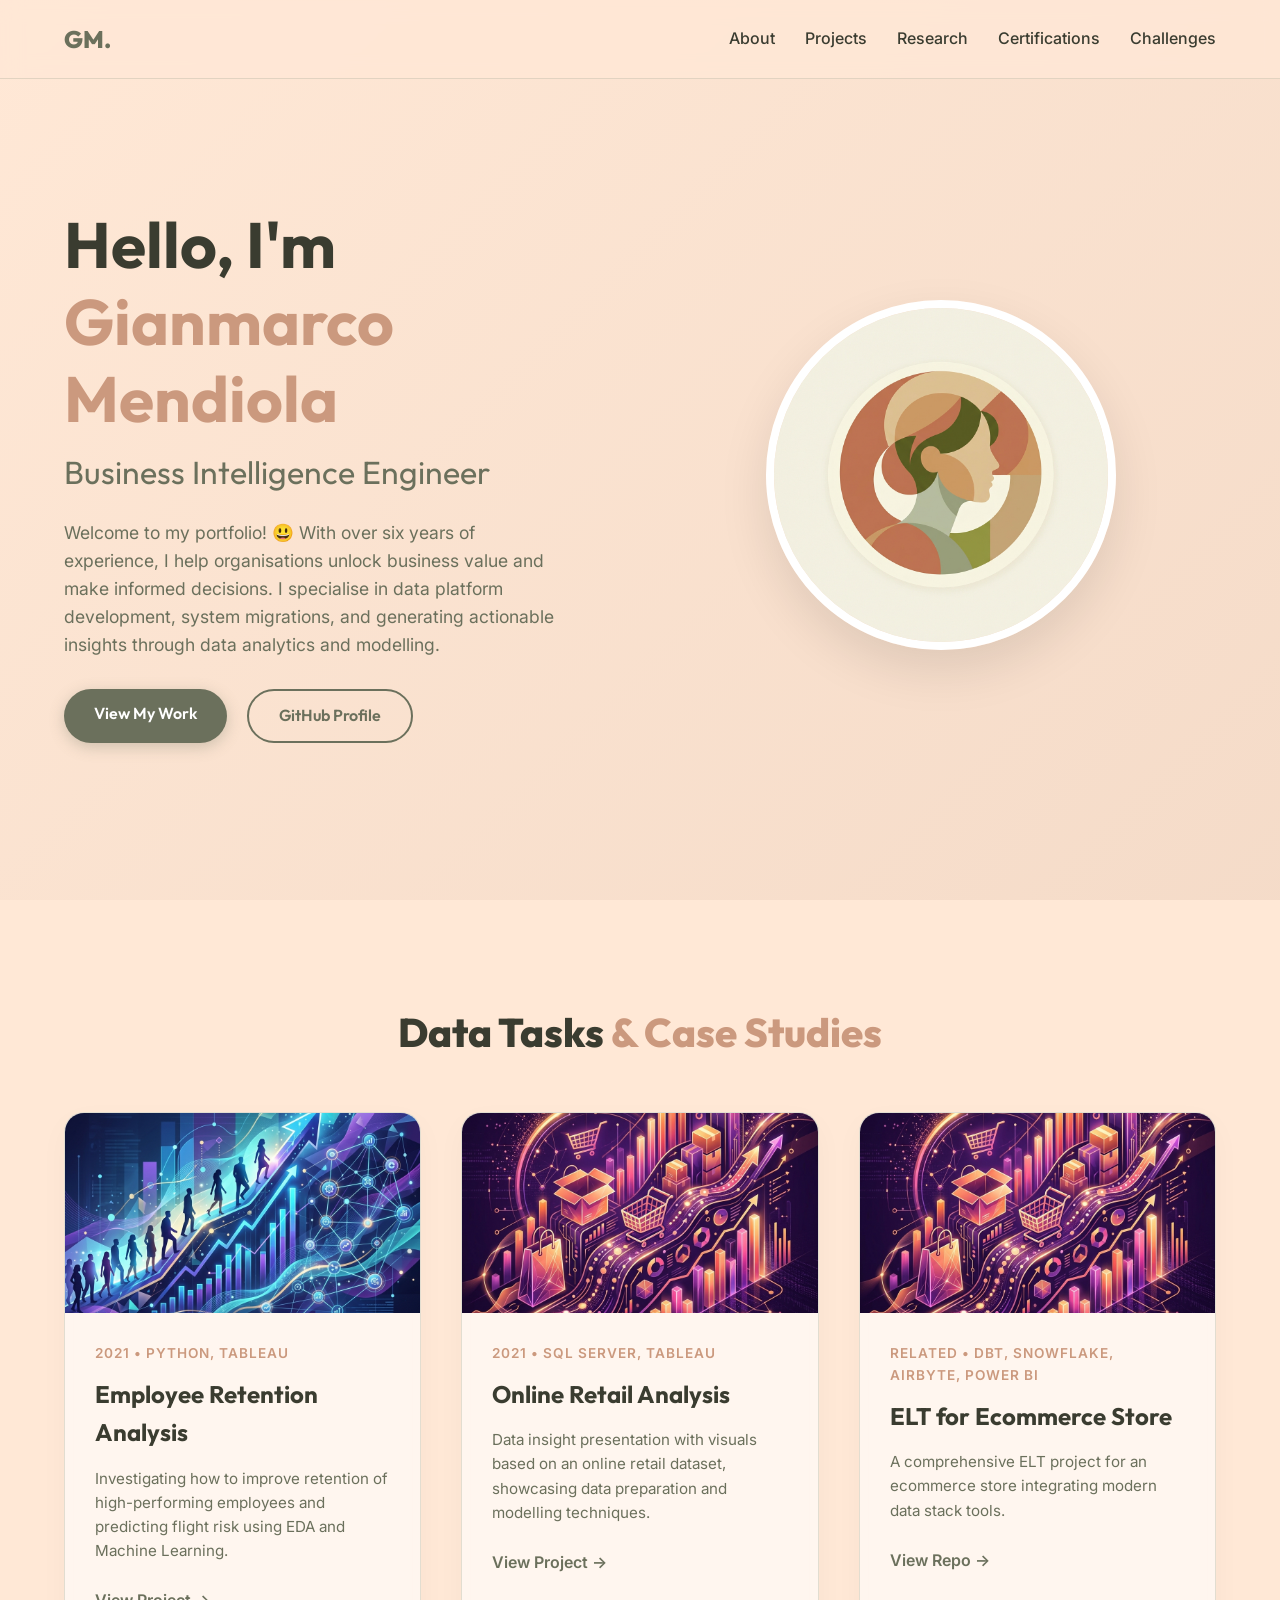
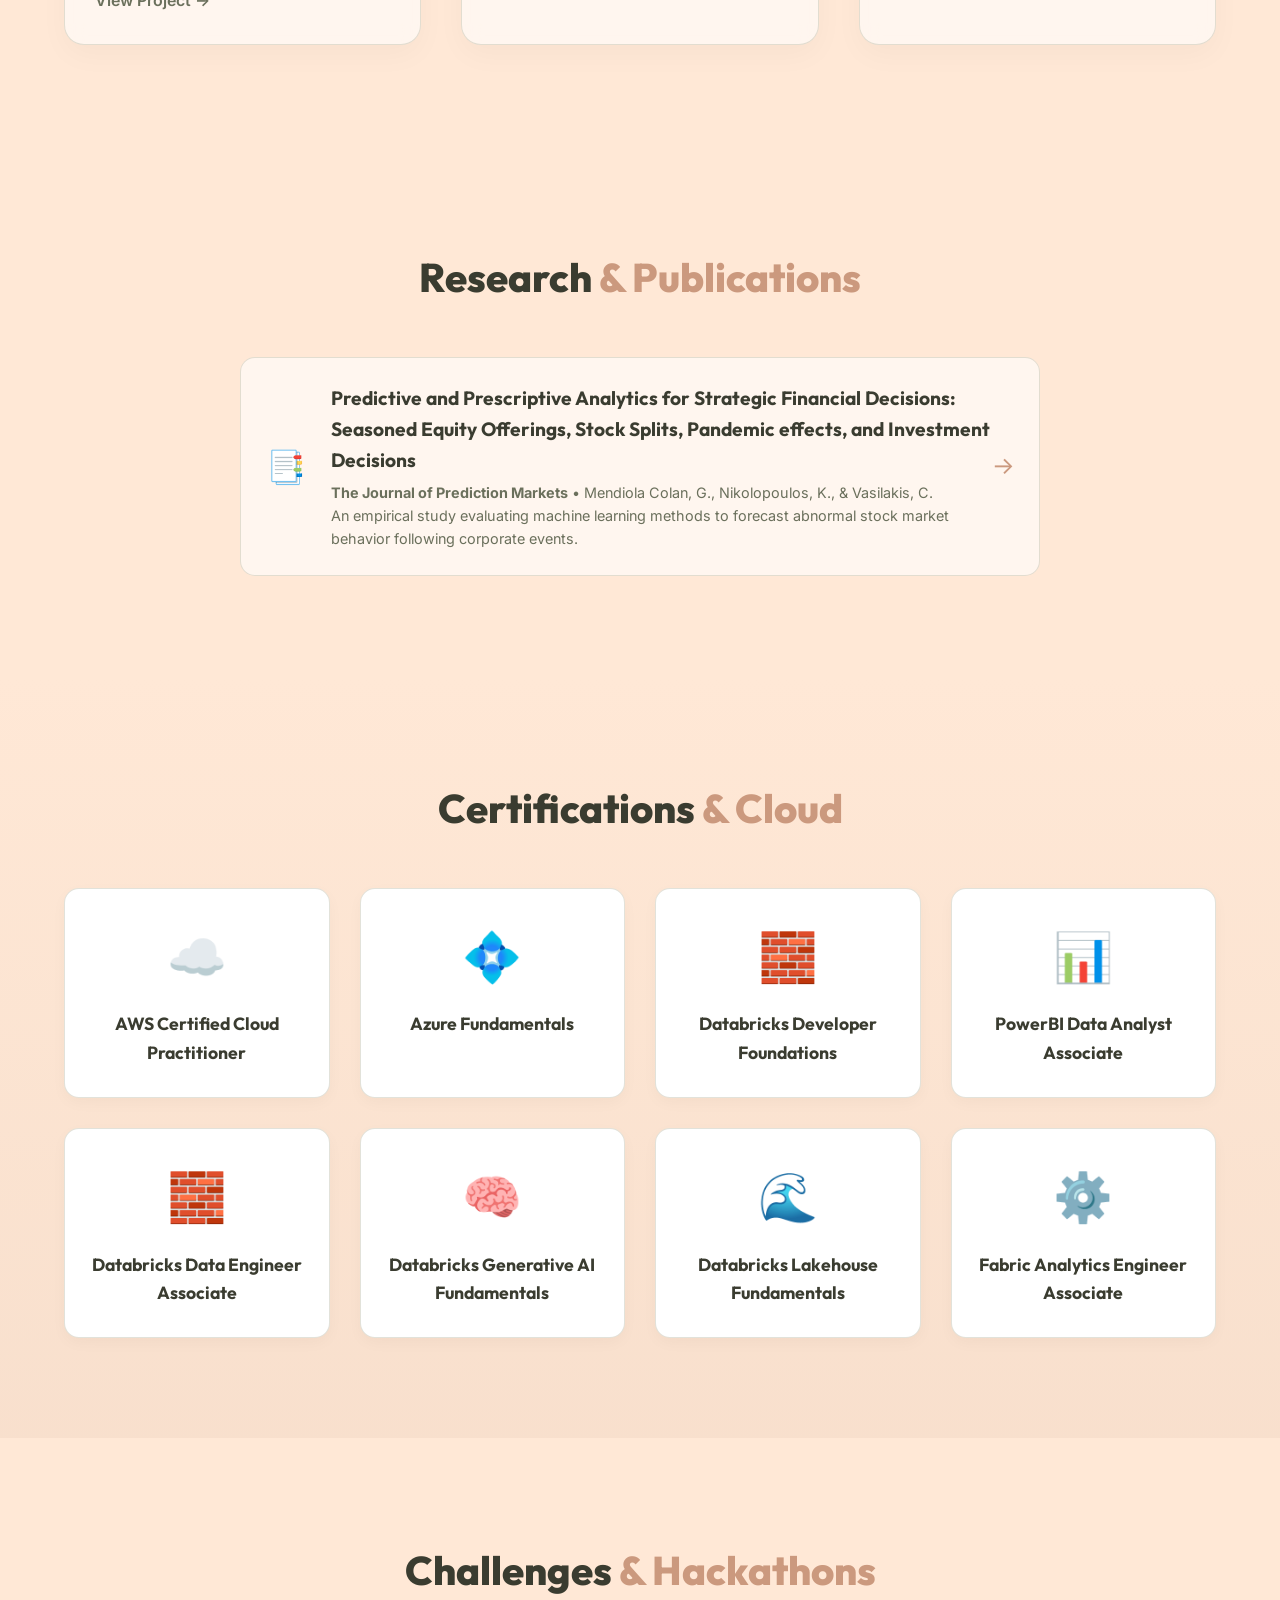
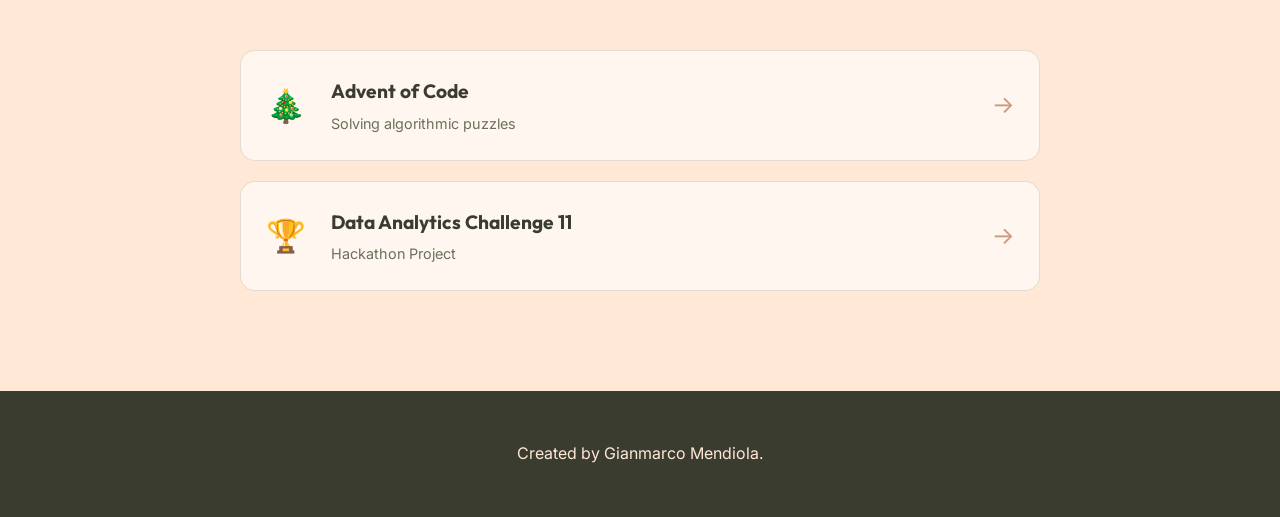
==== commit 72c285f8: "url  edits" ====
--- a/index.html
+++ b/index.html
@@ -30,7 +30,7 @@
     <header class="hero" id="about">
         <div class="hero-content">
             <div class="hero-text fade-in">
-                <h1>Hello, I'm <span class="highlight">G. Mendiola</span></h1>
+                <h1>Hello, I'm <span class="highlight">Gianmarco Mendiola</span></h1>
                 <h2>Business Intelligence Engineer</h2>
                 <p>Welcome to my portfolio! 😃 With over six years of experience, I help organisations unlock business
                     value and make informed decisions. I specialise in data platform development, system migrations, and
@@ -128,12 +128,12 @@
         <div class="section-container">
             <h2 class="section-title fade-in">Certifications <span>& Cloud</span></h2>
             <div class="badges-grid">
-                <a href="https://github.com/gmendiola94/Hands-on-Data/blob/main/Certifications/AWS_Certified_Cloud_Practitioner.pdf"
+                <a href="https://www.credly.com/earner/earned/badge/d70b51e0-cf3d-4960-a5d5-27db8c4fc084"
                     class="badge-card fade-in" target="_blank">
                     <div class="badge-icon">☁️</div>
                     <h4>AWS Certified Cloud Practitioner</h4>
                 </a>
-                <a href="https://github.com/gmendiola94/Hands-on-Data/blob/main/Certifications/Azure_Fundamentals.pdf"
+                <a href="https://www.credly.com/badges/e33245da-3779-42bd-984e-832ee2df6ef8"
                     class="badge-card fade-in" target="_blank">
                     <div class="badge-icon">💠</div>
                     <h4>Azure Fundamentals</h4>
@@ -143,7 +143,7 @@
                     <div class="badge-icon">🧱</div>
                     <h4>Databricks Developer Foundations</h4>
                 </a>
-                <a href="https://github.com/gmendiola94/Hands-on-Data/blob/main/Certifications/PowerBI_Data_Analyst_Associate.pdf"
+                <a href="https://www.credly.com/badges/27a6b348-9151-4630-87f2-137a7fa4d5b0"
                     class="badge-card fade-in" target="_blank">
                     <div class="badge-icon">📊</div>
                     <h4>PowerBI Data Analyst Associate</h4>
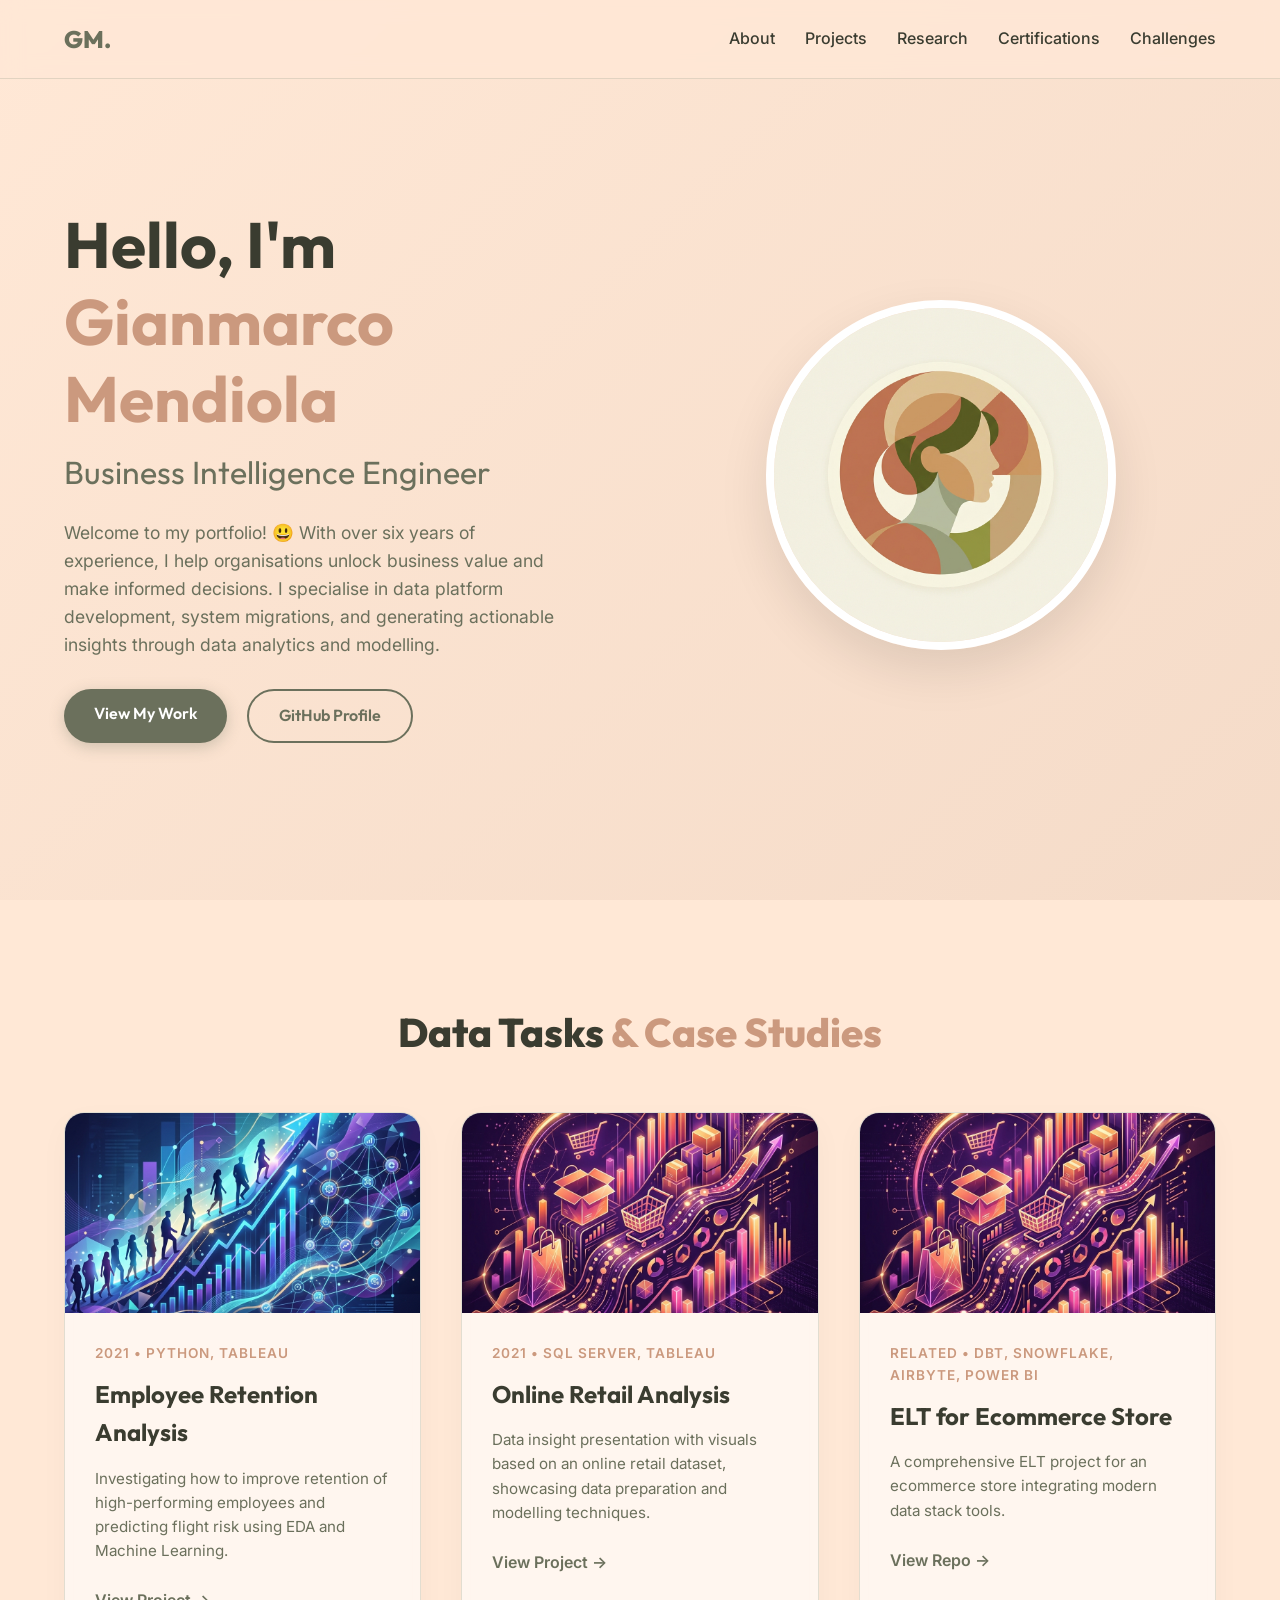
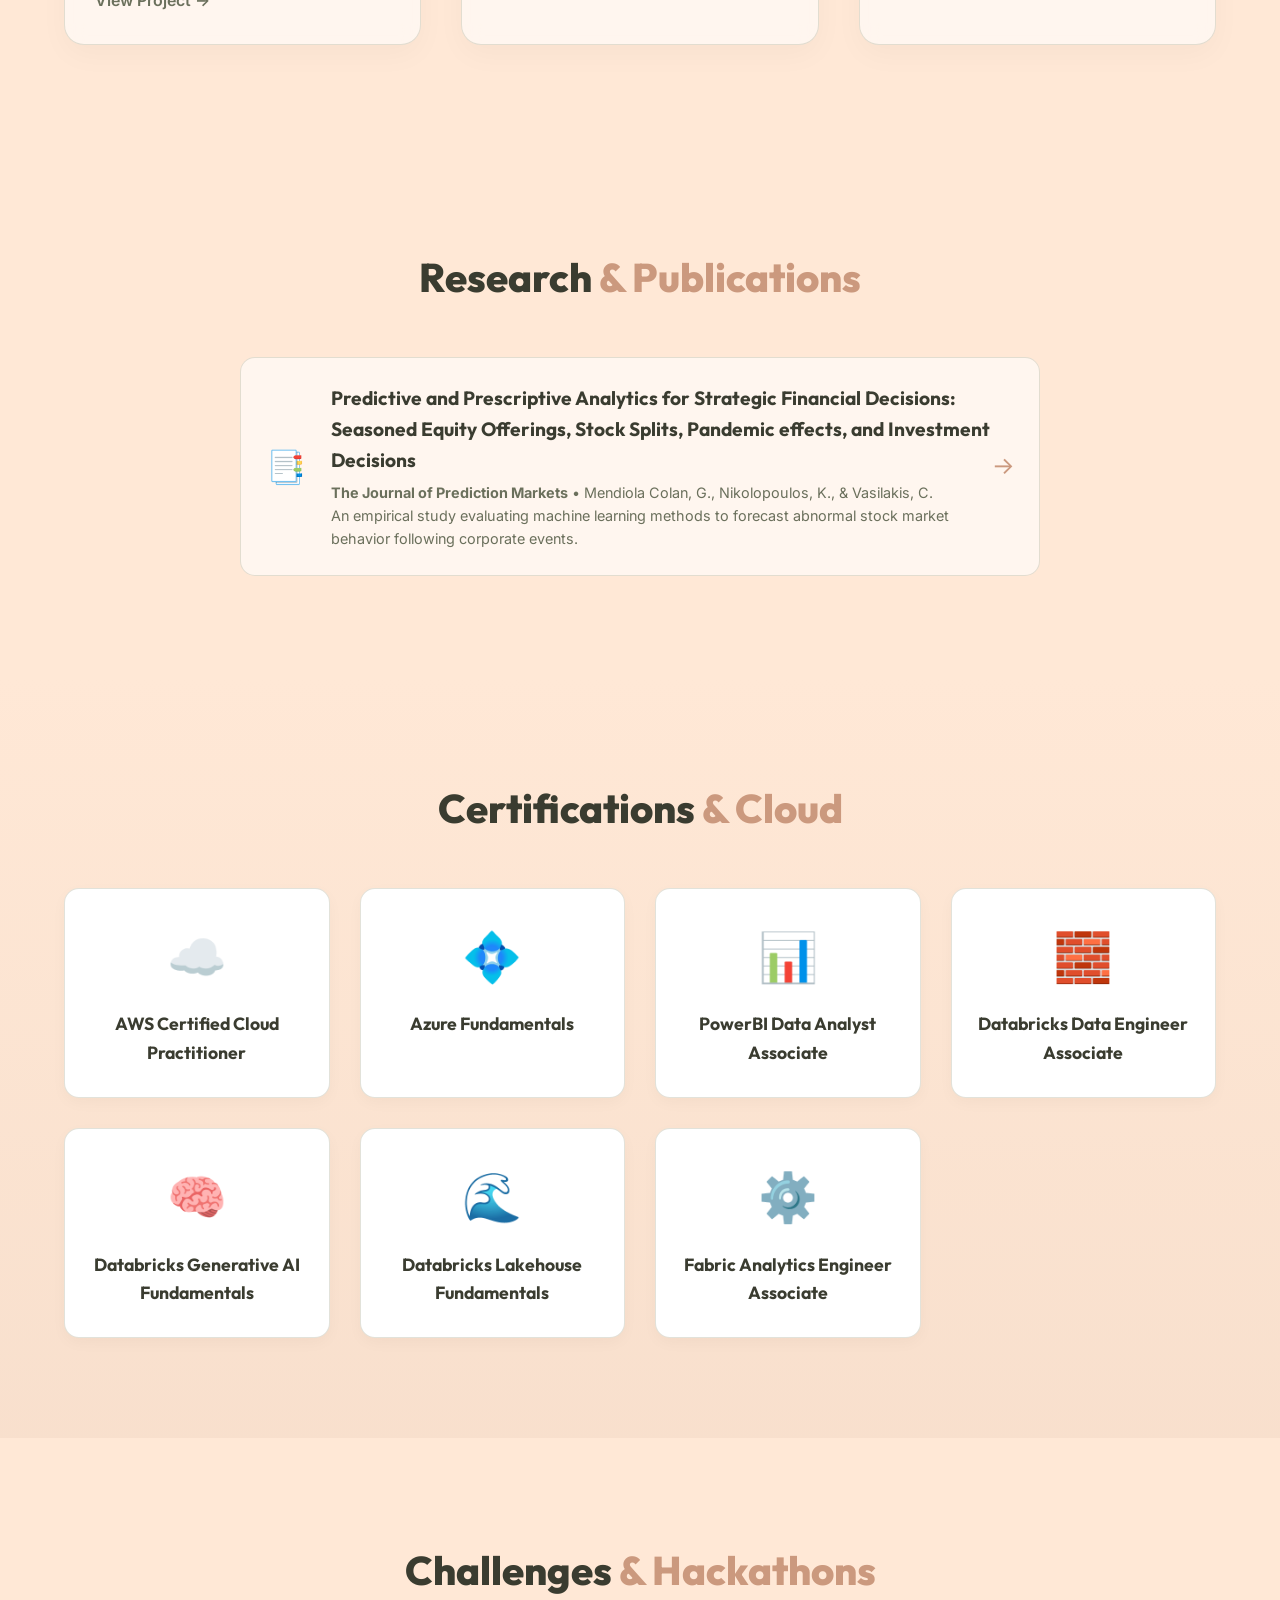
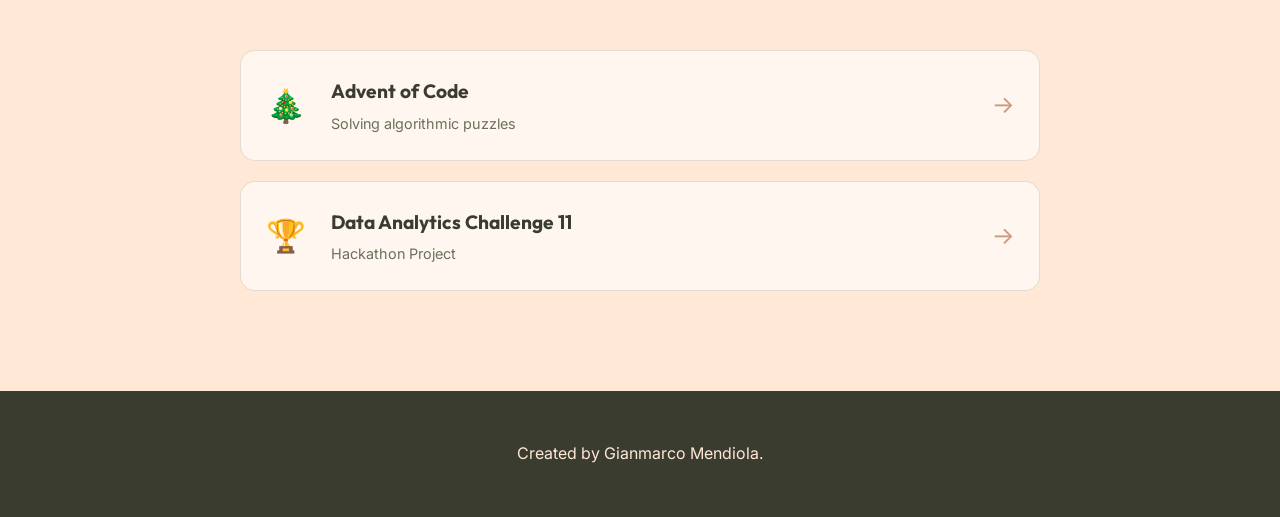
==== commit f8f05454: "responsiveness fixes" ====
--- a/index.html
+++ b/index.html
@@ -138,11 +138,7 @@
                     <div class="badge-icon">💠</div>
                     <h4>Azure Fundamentals</h4>
                 </a>
-                <a href="https://github.com/gmendiola94/Hands-on-Data/blob/main/Certifications/Databricks_Developer_Foundations.pdf"
-                    class="badge-card fade-in" target="_blank">
-                    <div class="badge-icon">🧱</div>
-                    <h4>Databricks Developer Foundations</h4>
-                </a>
+
                 <a href="https://www.credly.com/badges/27a6b348-9151-4630-87f2-137a7fa4d5b0"
                     class="badge-card fade-in" target="_blank">
                     <div class="badge-icon">📊</div>
--- a/assets/css/style.css
+++ b/assets/css/style.css
@@ -451,6 +451,15 @@
         width: 250px;
         height: 250px;
     }
+
+    .case-title {
+        font-size: 2.5rem !important;
+        line-height: 1.1;
+    }
+
+    .hero-content {
+        padding: 0 20px;
+    }
 }
 
 /* Consulting Case Study Layout */
@@ -590,10 +599,36 @@
 @media (max-width: 900px) {
     .case-study-container {
         flex-direction: column;
+        padding: 1.5rem 15px;
     }
     .case-sidebar {
         position: static;
         width: 100%;
         margin-bottom: 2rem;
-    }
-}
+        padding: 1.5rem;
+    }
+    .case-content section {
+        margin-bottom: 2.5rem;
+    }
+    .case-content h2 {
+        font-size: 1.6rem;
+    }
+    .metric-card h3 {
+        font-size: 2rem;
+    }
+    .case-content ul {
+        padding-left: 1rem;
+    }
+}
+
+/* Ensure no horizontal overflow */
+body {
+    max-width: 100vw;
+    overflow-x: hidden;
+}
+
+img, video, canvas, svg {
+    max-width: 100%;
+    height: auto;
+}
+
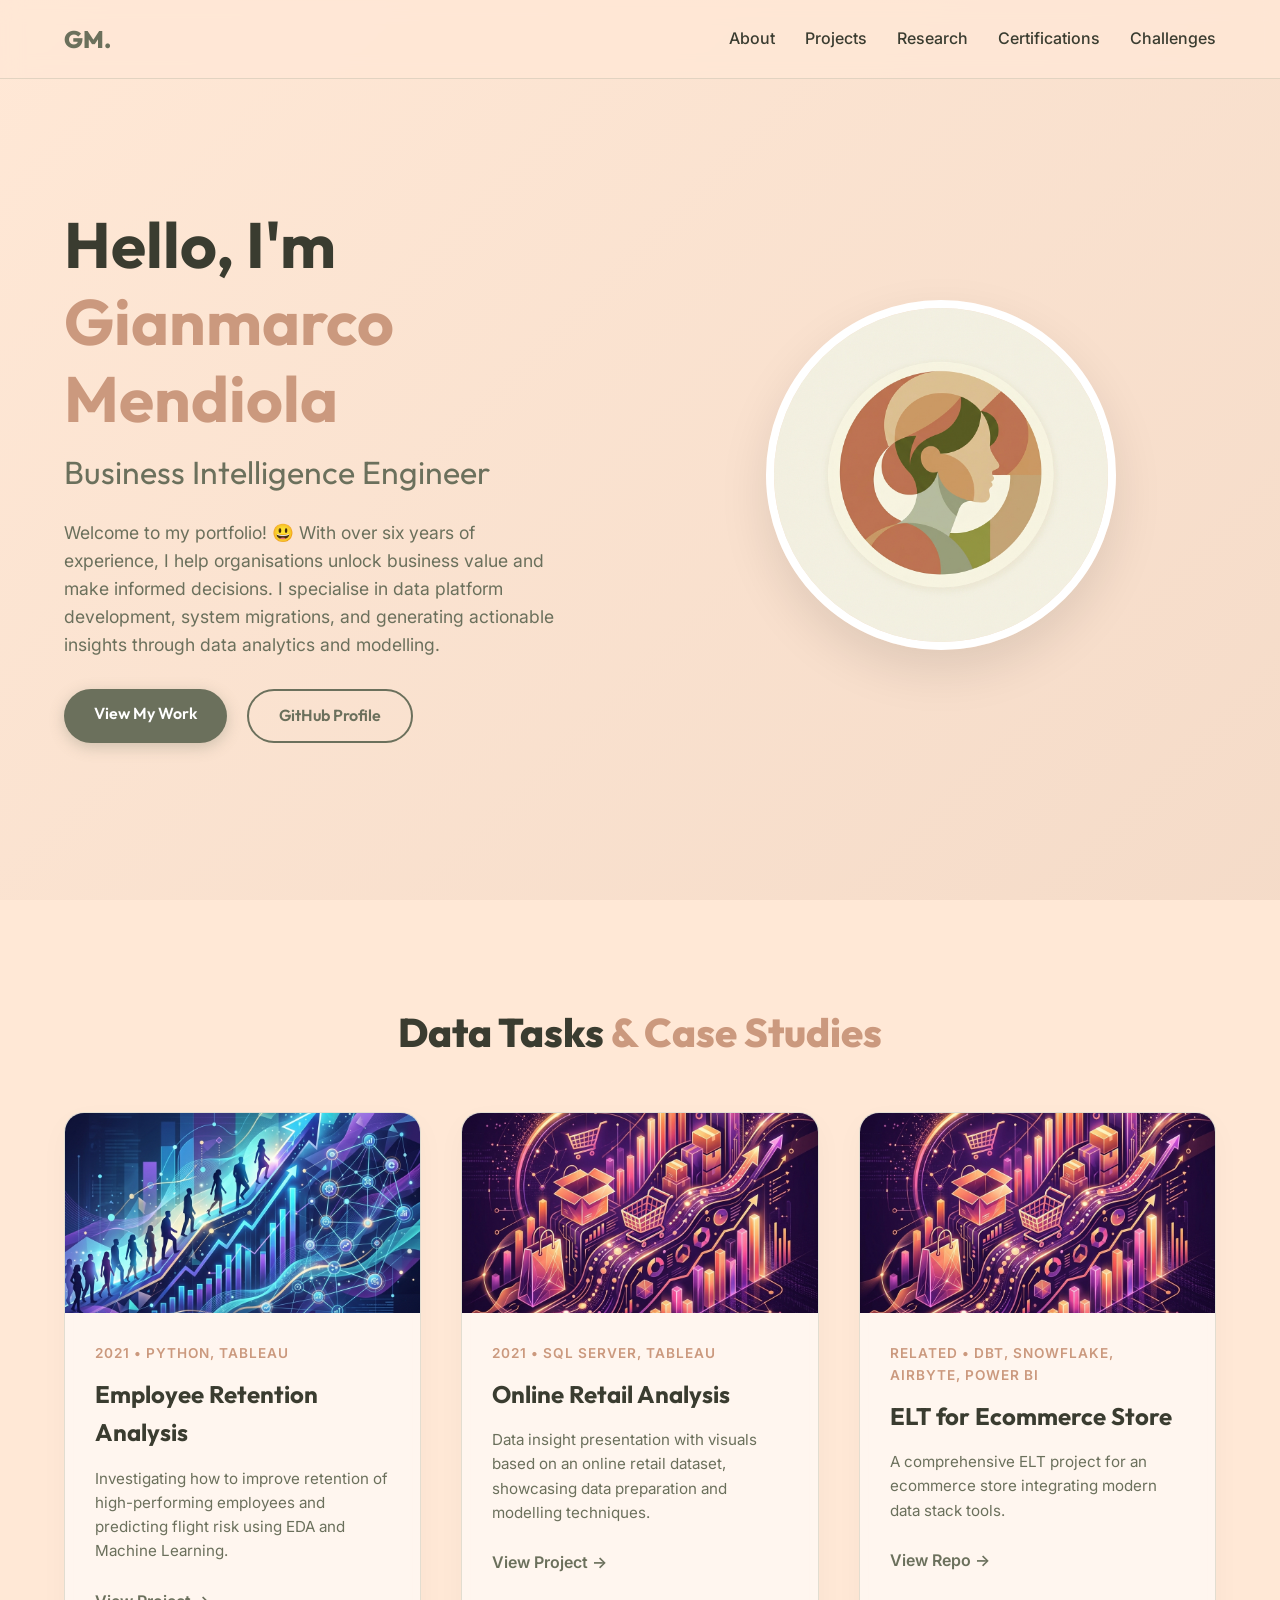
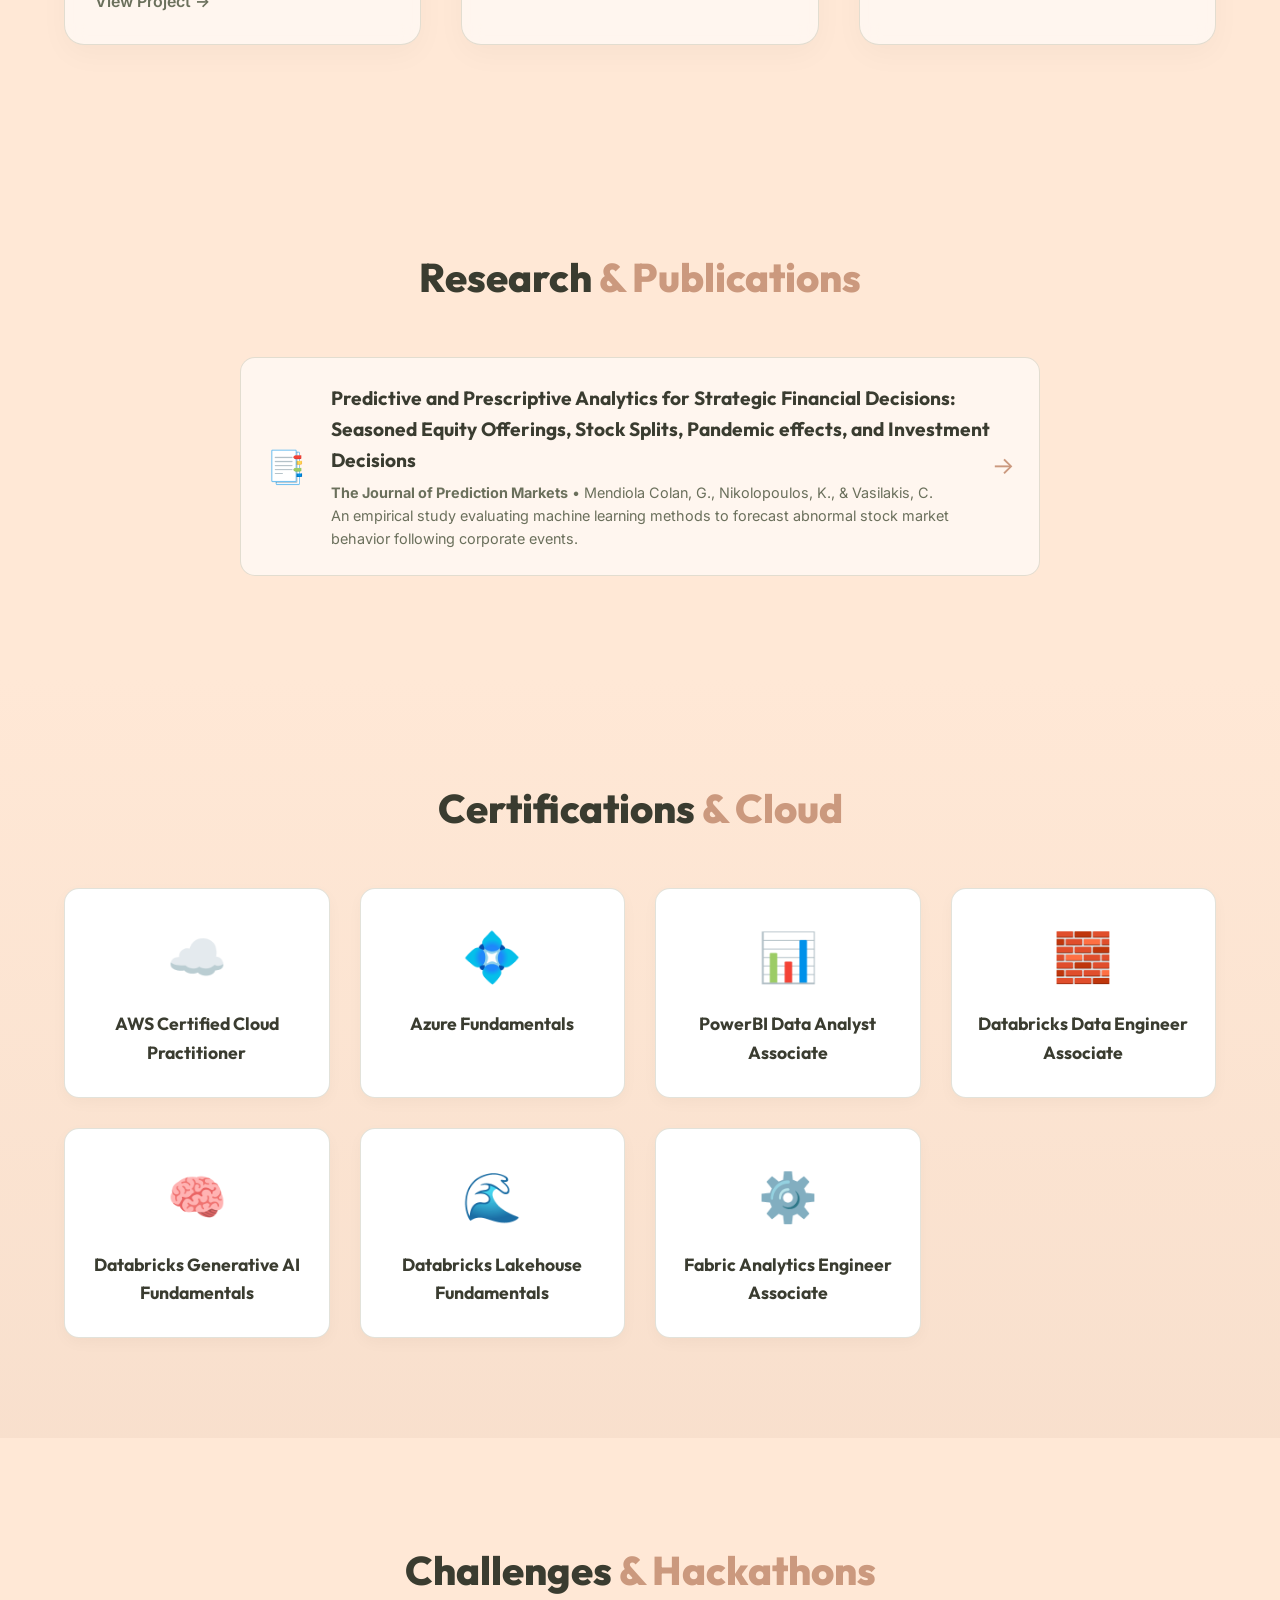
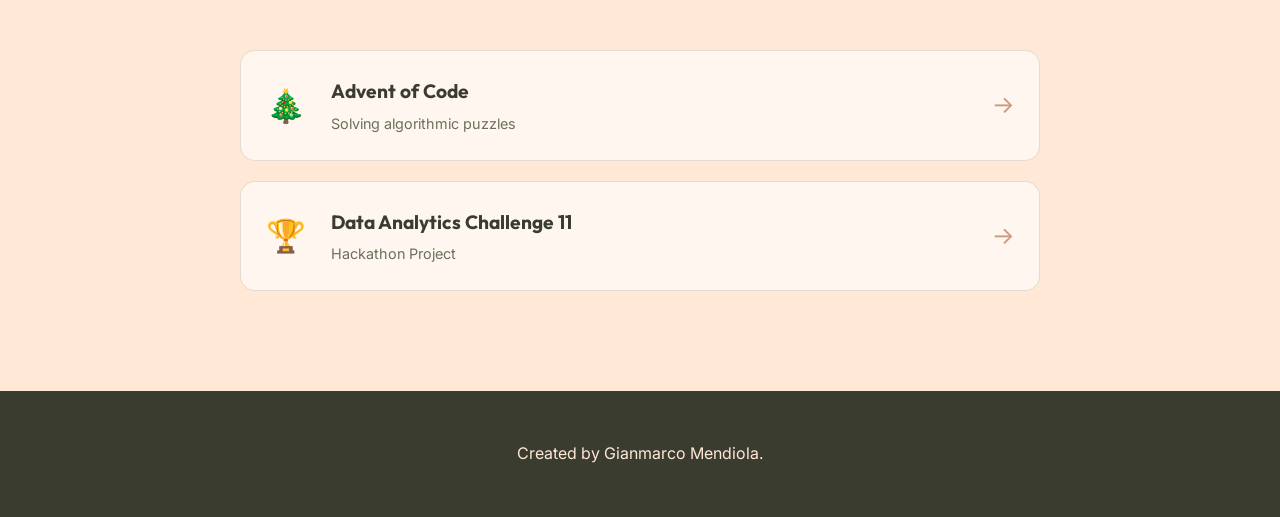
==== commit 86c18de8: "carrousel added to subpages" ====
--- a/index.html
+++ b/index.html
@@ -17,6 +17,7 @@
     <nav class="navbar">
         <div class="nav-content">
             <a href="#" class="logo">GM.</a>
+            <button class="nav-toggle" aria-label="Toggle navigation">☰</button>
             <ul class="nav-links">
                 <li><a href="#about">About</a></li>
                 <li><a href="#projects">Projects</a></li>
--- a/assets/css/style.css
+++ b/assets/css/style.css
@@ -110,6 +110,15 @@
     gap: 30px;
 }
 
+.nav-toggle {
+    display: none;
+    background: none;
+    border: none;
+    font-size: 1.5rem;
+    cursor: pointer;
+    color: var(--clr-olive);
+}
+
 .nav-links a {
     font-weight: 500;
     font-size: 1rem;
@@ -230,7 +239,7 @@
 
 .projects-grid {
     display: grid;
-    grid-template-columns: repeat(auto-fit, minmax(320px, 1fr));
+    grid-template-columns: repeat(auto-fit, minmax(min(100%, 320px), 1fr));
     gap: 40px;
 }
 
@@ -311,7 +320,7 @@
 
 .badges-grid {
     display: grid;
-    grid-template-columns: repeat(auto-fit, minmax(250px, 1fr));
+    grid-template-columns: repeat(auto-fit, minmax(min(100%, 250px), 1fr));
     gap: 30px;
 }
 
@@ -437,10 +446,30 @@
     
     .hero-cta {
         justify-content: center;
+        flex-wrap: wrap;
     }
     
+    .nav-toggle {
+        display: block;
+    }
+
     .nav-links {
         display: none;
+        position: absolute;
+        top: 100%;
+        left: 0;
+        width: 100%;
+        background: var(--bg-main);
+        flex-direction: column;
+        padding: 20px;
+        gap: 20px;
+        border-bottom: 1px solid var(--border-light);
+        text-align: center;
+        box-shadow: 0 10px 20px rgba(0,0,0,0.1);
+    }
+
+    .nav-links.active {
+        display: flex;
     }
     
     .hero-text h1 {
@@ -453,12 +482,39 @@
     }
 
     .case-title {
-        font-size: 2.5rem !important;
+        font-size: 1.8rem !important;
         line-height: 1.1;
     }
 
-    .hero-content {
-        padding: 0 20px;
+    .hero-text h2 {
+        font-size: 1.2rem !important;
+    }
+
+    .hero-text p {
+        font-size: 1rem !important;
+    }
+}
+
+@media (max-width: 480px) {
+    .hero-text h1 {
+        font-size: 2.2rem;
+    }
+
+    .hero-text h2 {
+        font-size: 1.5rem;
+    }
+
+    .section {
+        padding: 60px 5%;
+    }
+
+    .section-title {
+        font-size: 2rem;
+    }
+
+    .btn {
+        width: 100%;
+        text-align: center;
     }
 }
 
@@ -511,6 +567,7 @@
 
 .case-content {
     flex: 1;
+    min-width: 0; /* Prevents flex items from overflowing container */
 }
 
 .case-content section {
@@ -518,8 +575,8 @@
 }
 
 .case-content h2 {
-    font-size: 2rem;
-    margin-bottom: 1.5rem;
+    font-size: 1.8rem;
+    margin-bottom: 1.2rem;
     color: var(--text-primary);
     border-bottom: 2px solid var(--clr-sand);
     padding-bottom: 0.5rem;
@@ -583,9 +640,12 @@
 
 .plot-img {
     width: 100%;
+    max-width: 100%;
+    height: auto;
     border-radius: 12px;
     box-shadow: 0 10px 30px rgba(0,0,0,0.08);
     margin: 2rem 0;
+    display: block;
 }
 
 .code-container {
@@ -594,6 +654,7 @@
     padding: 1rem;
     margin: 2rem 0;
     overflow-x: auto;
+    max-width: 100%;
 }
 
 @media (max-width: 900px) {
@@ -632,3 +693,185 @@
     height: auto;
 }
 
+/* Carousel Styles */
+.deck-viewer {
+    margin: 3rem 0;
+    background: var(--bg-card);
+    border-radius: 20px;
+    padding: 20px;
+    border: 1px solid var(--border-light);
+    box-shadow: 0 10px 30px rgba(0,0,0,0.03);
+    max-width: 100%;
+    width: 100%;
+    overflow: hidden;
+}
+
+.deck-header {
+    display: flex;
+    justify-content: space-between;
+    align-items: center;
+    margin-bottom: 20px;
+}
+
+.deck-title-area p {
+    font-size: 0.9rem;
+    color: var(--text-secondary);
+    margin: 0 0 5px 0;
+    font-weight: 500;
+}
+
+.deck-title-area h3 {
+    margin: 0;
+    font-size: 1.5rem;
+    color: var(--text-primary);
+}
+
+.deck-actions .btn {
+    padding: 8px 16px;
+    font-size: 0.9rem;
+}
+
+.deck-main {
+    position: relative;
+    background: #0f172a;
+    border-radius: 1.5rem;
+    padding: 10px;
+    aspect-ratio: 16/9;
+    display: flex;
+    align-items: center;
+    justify-content: center;
+    box-shadow: inset 0 2px 10px rgba(0,0,0,0.5);
+    overflow: hidden;
+    width: 100%;
+}
+
+.deck-slide-img {
+    width: 100% !important;
+    max-width: 100% !important;
+    height: auto !important;
+    max-height: 100%;
+    object-fit: contain;
+    border-radius: 1rem;
+    opacity: 0;
+    transition: opacity 0.4s ease;
+    display: none;
+}
+
+.deck-slide-img.active {
+    opacity: 1;
+    display: block;
+}
+
+.deck-nav-btn {
+    position: absolute;
+    top: 50%;
+    transform: translateY(-50%);
+    width: 40px;
+    height: 40px;
+    border-radius: 50%;
+    background: rgba(255, 255, 255, 0.9);
+    border: none;
+    cursor: pointer;
+    display: flex;
+    align-items: center;
+    justify-content: center;
+    box-shadow: 0 4px 10px rgba(0,0,0,0.2);
+    transition: all 0.2s ease;
+    z-index: 10;
+}
+
+.deck-nav-btn:hover {
+    background: white;
+    transform: translateY(-50%) scale(1.05);
+}
+
+.deck-prev { left: 15px; }
+.deck-next { right: 15px; }
+
+.deck-thumbnails {
+    display: flex;
+    gap: 12px;
+    margin-top: 20px;
+    overflow-x: auto;
+    padding-bottom: 10px;
+    scrollbar-width: thin;
+}
+
+.deck-thumb {
+    flex: 0 0 140px;
+    background: var(--bg-card);
+    border: 2px solid var(--border-light);
+    border-radius: 12px;
+    padding: 8px;
+    cursor: pointer;
+    transition: all 0.2s ease;
+    text-align: left;
+}
+
+.deck-thumb:hover {
+    background: white;
+    border-color: var(--clr-sand);
+}
+
+.deck-thumb.active {
+    background: white;
+    border-color: var(--text-primary);
+    box-shadow: 0 4px 12px rgba(0,0,0,0.05);
+}
+
+.deck-thumb-img-wrapper {
+    aspect-ratio: 16/9;
+    border-radius: 8px;
+    overflow: hidden;
+    margin-bottom: 8px;
+    background: #f1f5f9;
+}
+
+.deck-thumb img {
+    width: 100%;
+    height: 100%;
+    object-fit: cover;
+}
+
+.deck-thumb-text {
+    font-size: 0.75rem;
+    color: var(--text-secondary);
+    font-weight: 600;
+}
+
+@media (max-width: 640px) {
+    .deck-header {
+        flex-direction: column;
+        align-items: flex-start;
+        gap: 15px;
+    }
+    .deck-nav-btn {
+        width: 32px;
+        height: 32px;
+    }
+    .deck-viewer {
+        padding: 10px;
+        margin: 1.5rem 0;
+        width: calc(100vw - 30px) !important;
+        max-width: 100% !important;
+    }
+    .deck-main {
+        padding: 5px;
+        border-radius: 1rem;
+        width: 100% !important;
+        height: auto !important;
+    }
+    .deck-thumb {
+        flex: 0 0 100px;
+        padding: 5px;
+    }
+    .deck-title-area h3 {
+        font-size: 1.1rem;
+    }
+    .metric-card h3 {
+        font-size: 1.5rem;
+    }
+    .case-content h2 {
+        font-size: 1.4rem;
+    }
+}
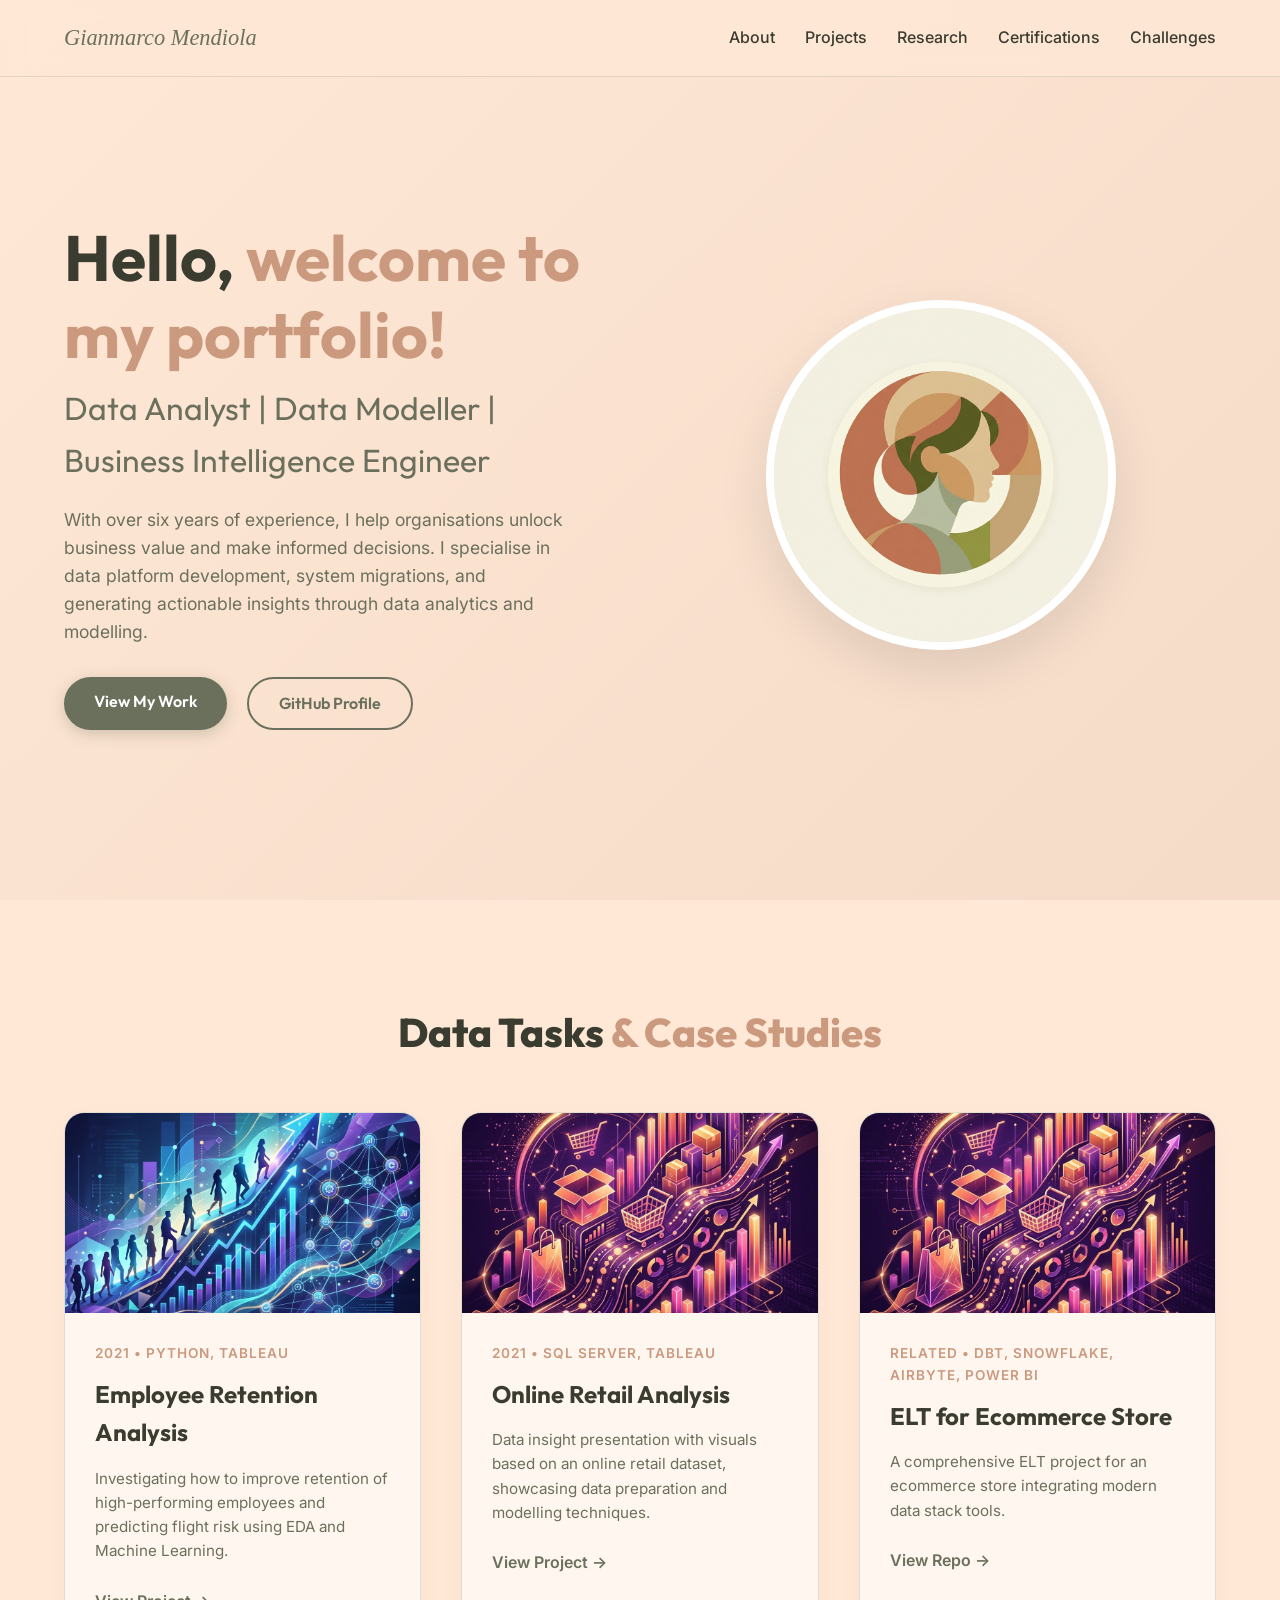
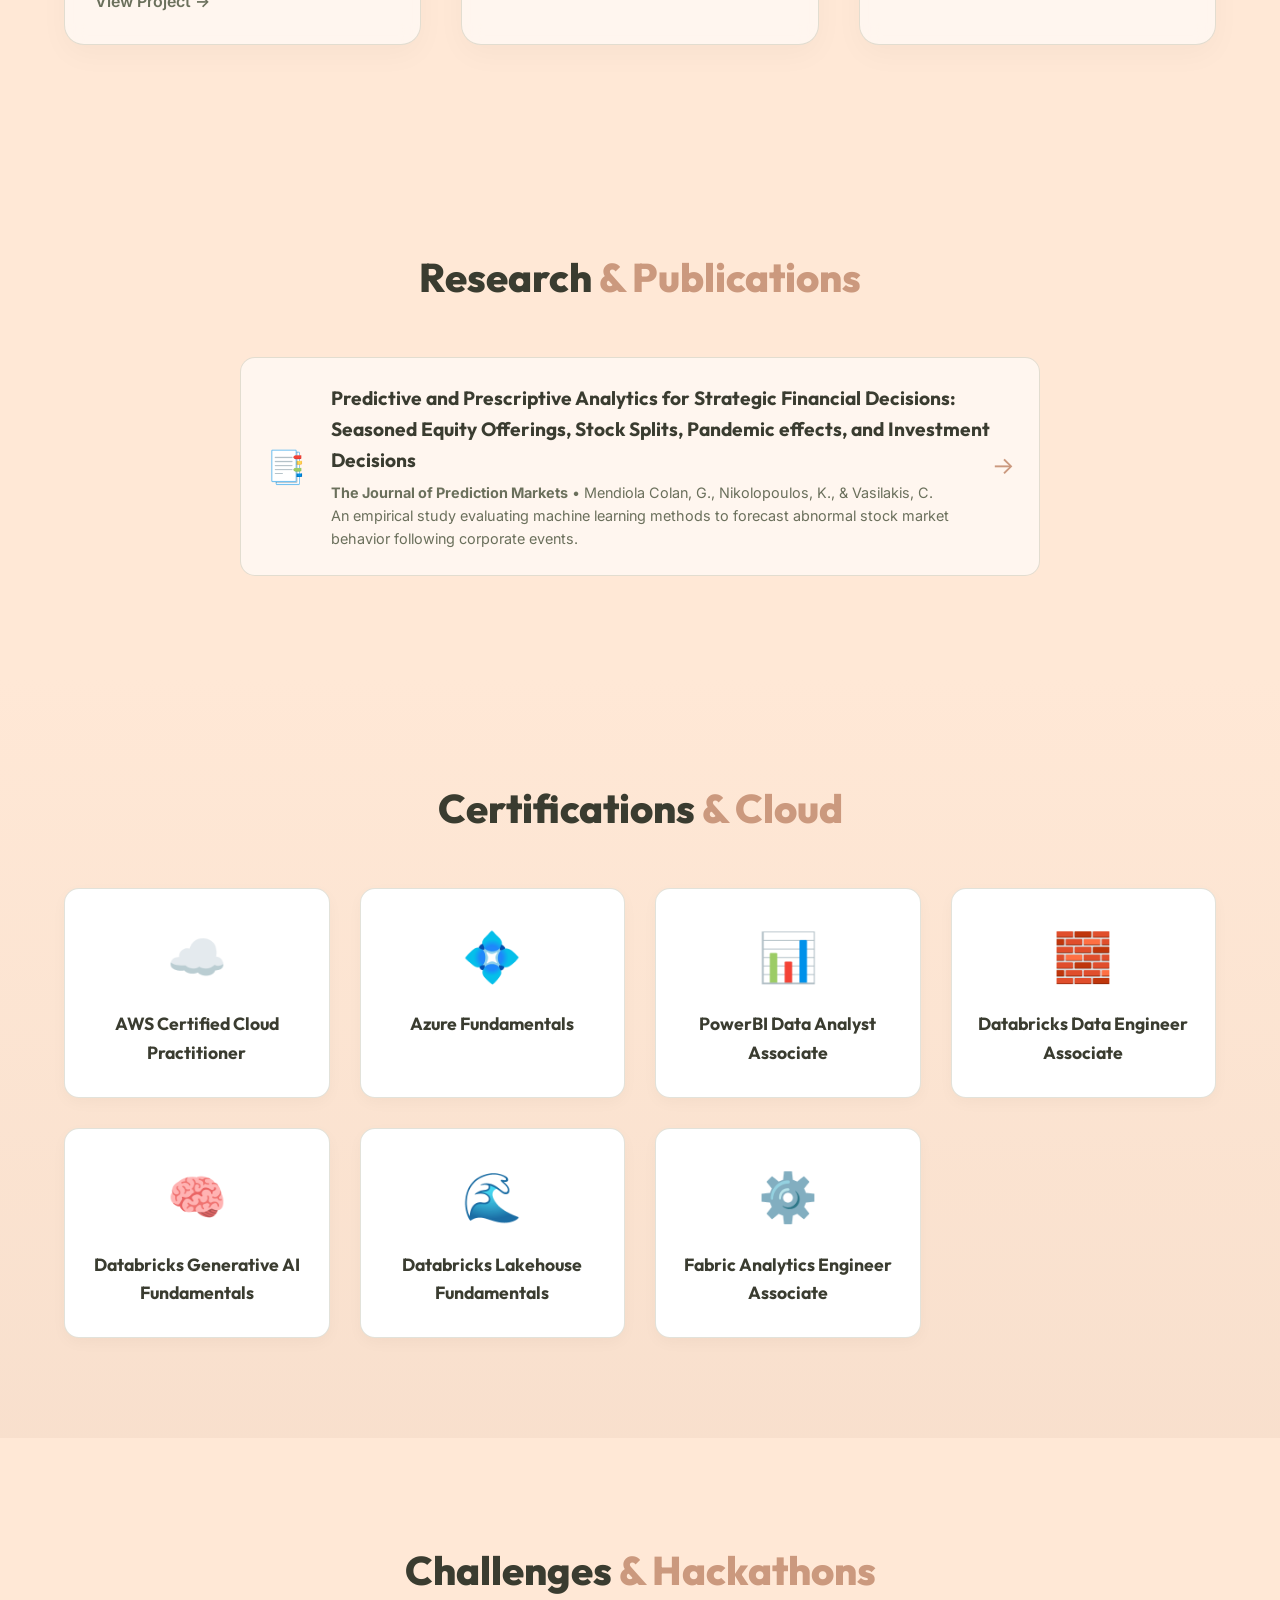
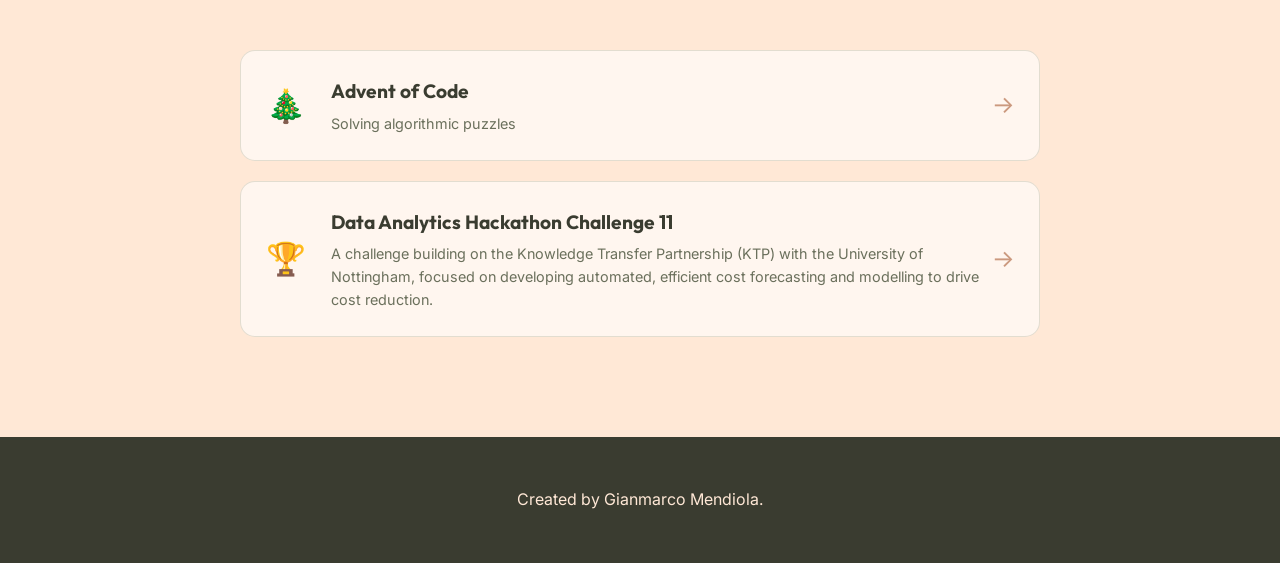
==== commit 21f496af: "title change, banner text change" ====
--- a/index.html
+++ b/index.html
@@ -16,7 +16,7 @@
 <body>
     <nav class="navbar">
         <div class="nav-content">
-            <a href="#" class="logo">GM.</a>
+            <a href="#" class="logo">Gianmarco Mendiola</a>
             <button class="nav-toggle" aria-label="Toggle navigation">☰</button>
             <ul class="nav-links">
                 <li><a href="#about">About</a></li>
@@ -31,9 +31,9 @@
     <header class="hero" id="about">
         <div class="hero-content">
             <div class="hero-text fade-in">
-                <h1>Hello, I'm <span class="highlight">Gianmarco Mendiola</span></h1>
-                <h2>Business Intelligence Engineer</h2>
-                <p>Welcome to my portfolio! 😃 With over six years of experience, I help organisations unlock business
+                <h1>Hello, <span class="highlight">welcome to my portfolio! </span></h1>
+                <h2>Data Analyst | Data Modeller | Business Intelligence Engineer</h2>
+                <p>With over six years of experience, I help organisations unlock business
                     value and make informed decisions. I specialise in data platform development, system migrations, and
                     generating actionable insights through data analytics and modelling.</p>
                 <div class="hero-cta">
@@ -182,12 +182,14 @@
                     </div>
                     <div class="arrow">&rarr;</div>
                 </a>
-                <a href="https://github.com/gmendiola94/Hands-on-Data/tree/main/Challenges/Hackaton-Project-Data-Analytics-Challenge-11"
+                <a href="https://www.youtube.com/watch?v=lSXov50lk6U"
                     class="challenge-item" target="_blank">
                     <div class="challenge-icon">🏆</div>
                     <div class="challenge-text">
-                        <h4>Data Analytics Challenge 11</h4>
-                        <p>Hackathon Project</p>
+                        <h4>Data Analytics Hackathon Challenge 11</h4>
+                        <p>A challenge building on the Knowledge Transfer Partnership (KTP) 
+                            with the University of Nottingham, focused on developing automated,
+                            efficient cost forecasting and modelling to drive cost reduction.</p>
                     </div>
                     <div class="arrow">&rarr;</div>
                 </a>
--- a/assets/css/style.css
+++ b/assets/css/style.css
@@ -100,8 +100,14 @@
 }
 
 .logo {
-    font-size: 1.5rem;
-    font-weight: 800;
+    font-size: 1.4rem;
+    font-weight: 200;
+    font-style: italic;
+
+    /* -- add handwritten modern aesthetic fonts from google fonts -- */
+    font-family: 'Alegreya', serif;
+    
+
     color: var(--clr-olive);
 }
 
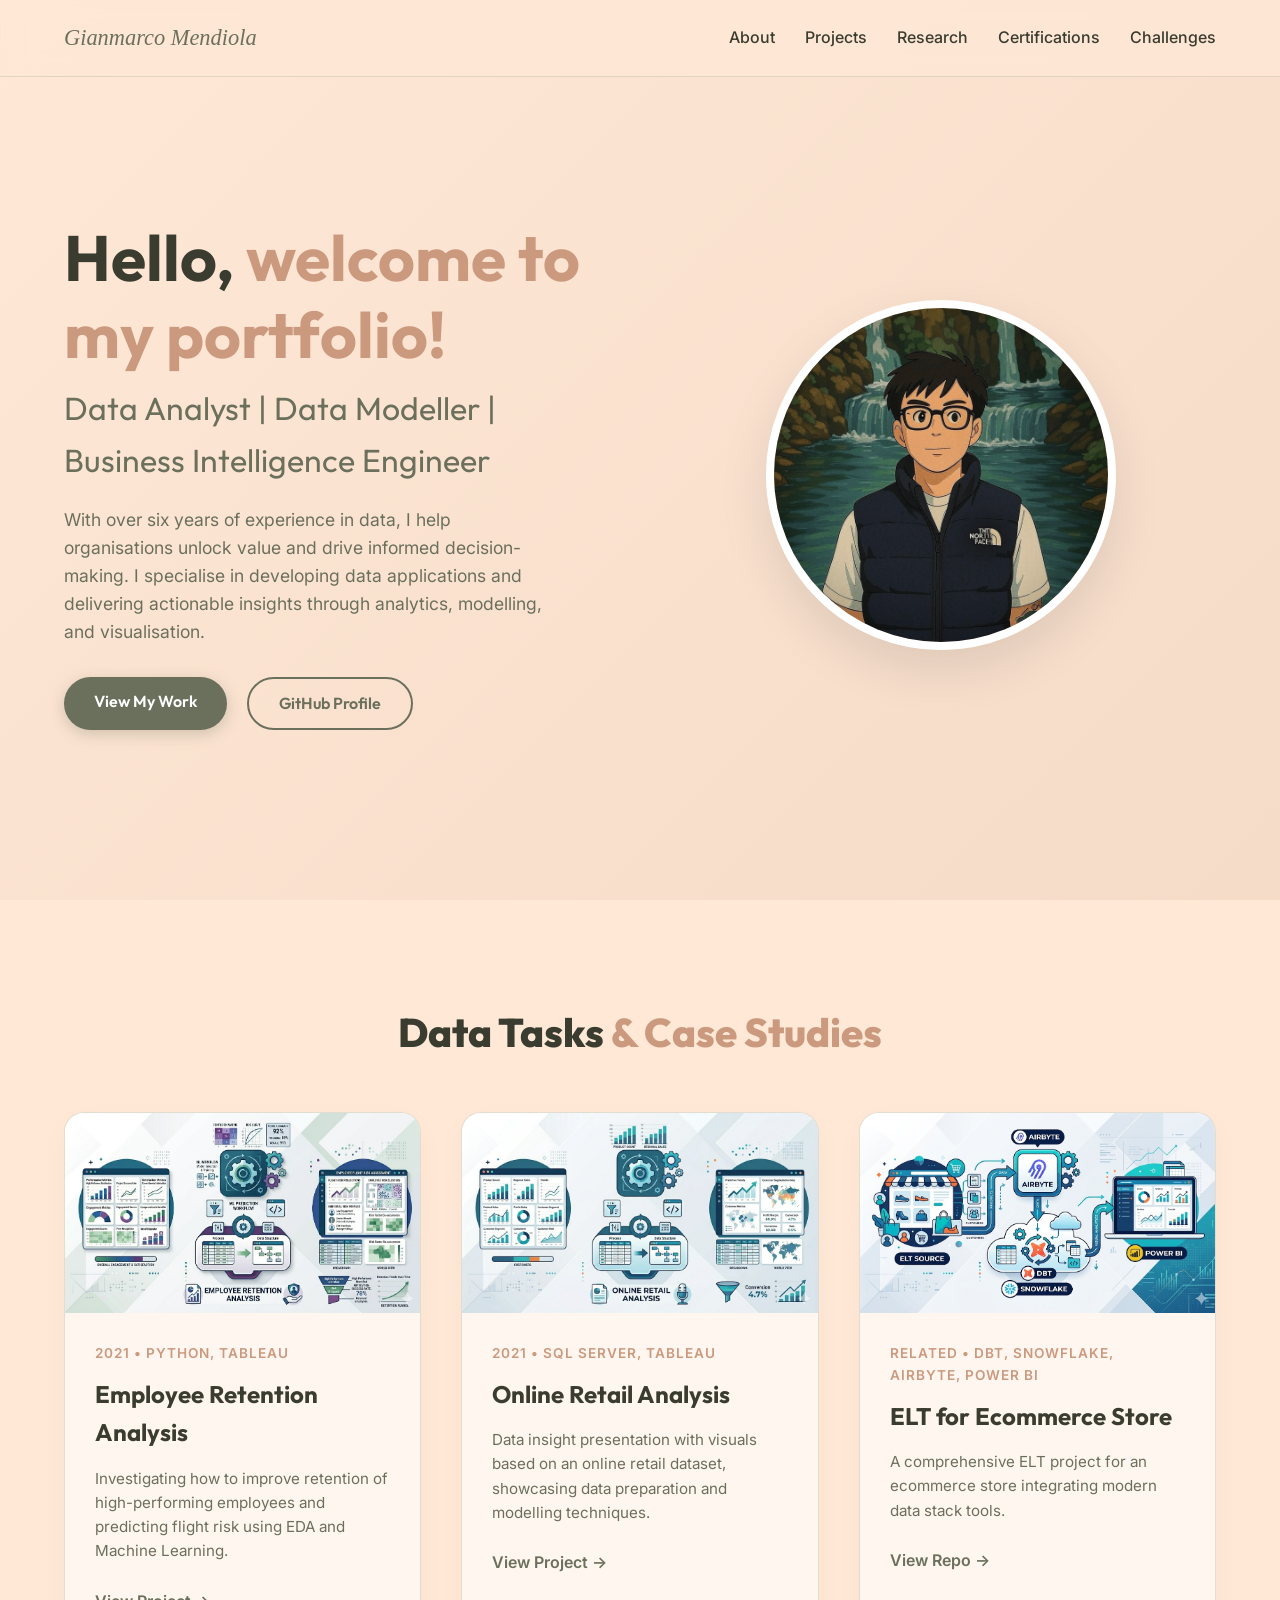
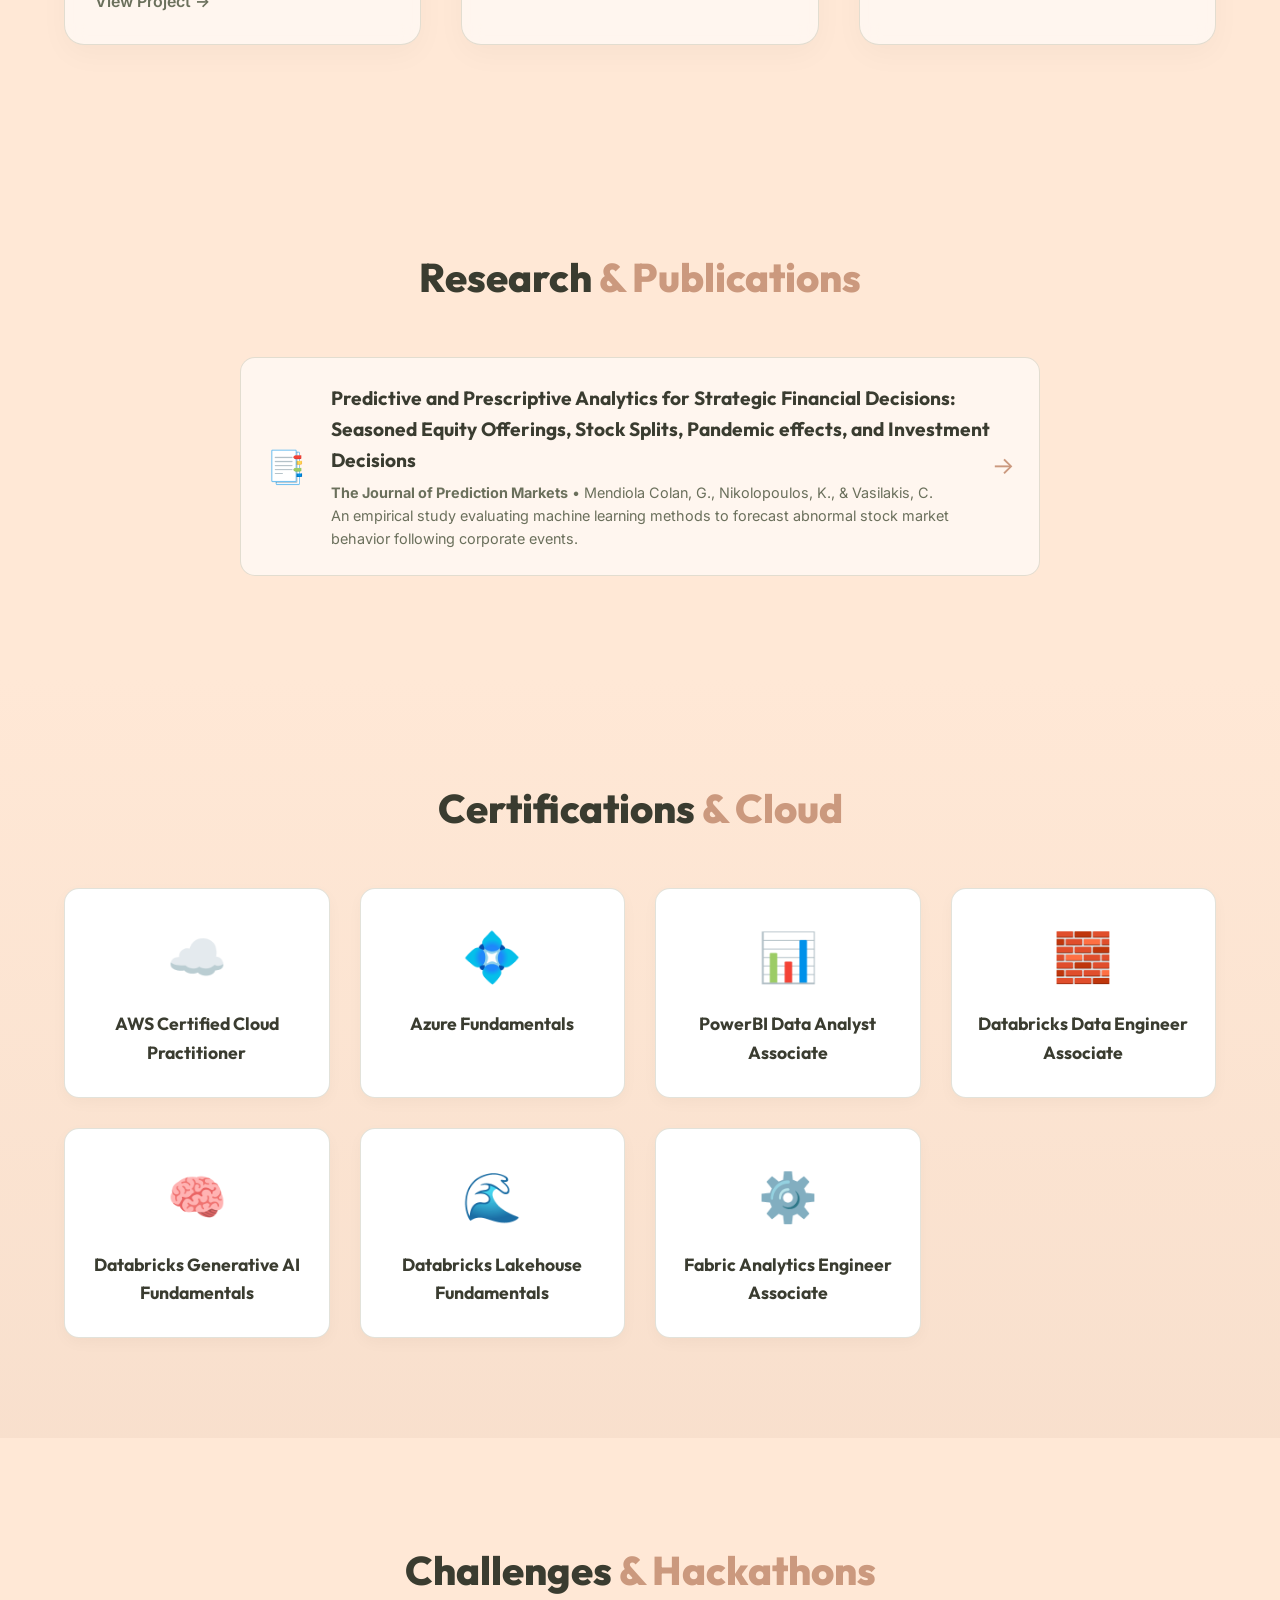
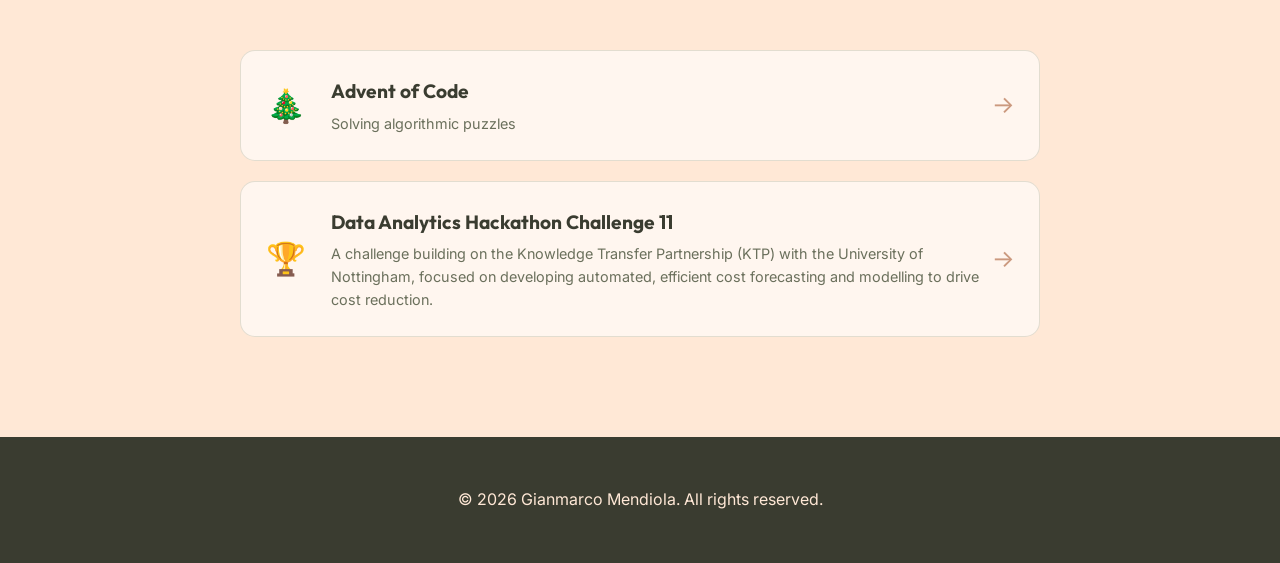
==== commit 0ea52207: "layout and content improvements" ====
--- a/index.html
+++ b/index.html
@@ -5,6 +5,7 @@
     <meta charset="UTF-8">
     <meta name="viewport" content="width=device-width, initial-scale=1.0">
     <title>G. Mendiola | Data Portfolio</title>
+    <link rel="icon" href="assets/images/favicon/favicon.ico">
     <link rel="preconnect" href="https://fonts.googleapis.com">
     <link rel="preconnect" href="https://fonts.gstatic.com" crossorigin>
     <link
@@ -33,10 +34,8 @@
             <div class="hero-text fade-in">
                 <h1>Hello, <span class="highlight">welcome to my portfolio! </span></h1>
                 <h2>Data Analyst | Data Modeller | Business Intelligence Engineer</h2>
-                <p>With over six years of experience, I help organisations unlock business
-                    value and make informed decisions. I specialise in data platform development, system migrations, and
-                    generating actionable insights through data analytics and modelling.</p>
-                <div class="hero-cta">
+                <p>With over six years of experience in data, I help organisations unlock value and drive informed decision-making. 
+                    I specialise in developing data applications and delivering actionable insights through analytics, modelling, and visualisation.<div class="hero-cta">
                     <a href="#projects" class="btn btn-primary">View My Work</a>
                     <a href="https://github.com/gmendiola94" class="btn btn-secondary" target="_blank">GitHub
                         Profile</a>
@@ -88,7 +87,7 @@
                 <!-- Related Project -->
                 <div class="project-card fade-in">
                     <div class="project-img-wrapper">
-                        <img src="assets/images/online_retail.png" alt="ELT Ecommerce Store" class="project-img">
+                        <img src="assets/images/elt_poc.png" alt="ELT Ecommerce Store" class="project-img">
                     </div>
                     <div class="project-content">
                         <div class="project-meta">Related &bull; DBT, Snowflake, Airbyte, Power BI</div>
@@ -199,7 +198,7 @@
 
     <footer class="footer">
         <div class="footer-content">
-            <p>Created by Gianmarco Mendiola.</p>
+            <p>© 2026 Gianmarco Mendiola. All rights reserved.</p>
         </div>
     </footer>
 
--- a/assets/css/style.css
+++ b/assets/css/style.css
@@ -5,12 +5,13 @@
     --clr-cream: #ffe8d6;
     --clr-sage: #b7b7a4;
     --clr-olive: #6b705c;
-    
+
     /* Background & Text */
     --bg-main: var(--clr-cream);
     --bg-card: rgba(255, 255, 255, 0.6);
     --bg-card-hover: rgba(255, 255, 255, 0.9);
-    --text-primary: #3a3c30; /* Darker olive for readability */
+    --text-primary: #3a3c30;
+    /* Darker olive for readability */
     --text-secondary: var(--clr-olive);
     --border-light: rgba(183, 183, 164, 0.4);
 
@@ -37,7 +38,11 @@
     overflow-x: hidden;
 }
 
-h1, h2, h3, h4, .logo {
+h1,
+h2,
+h3,
+h4,
+.logo {
     font-family: var(--font-heading);
     color: var(--text-primary);
 }
@@ -88,7 +93,7 @@
 
 .navbar.scrolled {
     padding: 15px 5%;
-    box-shadow: 0 4px 20px rgba(0,0,0,0.05);
+    box-shadow: 0 4px 20px rgba(0, 0, 0, 0.05);
 }
 
 .nav-content {
@@ -106,7 +111,7 @@
 
     /* -- add handwritten modern aesthetic fonts from google fonts -- */
     font-family: 'Alegreya', serif;
-    
+
 
     color: var(--clr-olive);
 }
@@ -229,7 +234,7 @@
     height: 350px;
     border-radius: 50%;
     object-fit: cover;
-    box-shadow: 0 20px 50px rgba(0,0,0,0.1);
+    box-shadow: 0 20px 50px rgba(0, 0, 0, 0.1);
     border: 8px solid white;
     transition: transform 0.5s ease;
 }
@@ -253,7 +258,7 @@
     background: var(--bg-card);
     border-radius: 20px;
     overflow: hidden;
-    box-shadow: 0 10px 30px rgba(0,0,0,0.03);
+    box-shadow: 0 10px 30px rgba(0, 0, 0, 0.03);
     border: 1px solid var(--border-light);
     backdrop-filter: blur(10px);
     transition: all 0.4s ease;
@@ -262,7 +267,7 @@
 .project-card:hover {
     transform: translateY(-10px);
     background: var(--bg-card-hover);
-    box-shadow: 0 20px 40px rgba(0,0,0,0.08);
+    box-shadow: 0 20px 40px rgba(0, 0, 0, 0.08);
 }
 
 .project-img-wrapper {
@@ -335,7 +340,7 @@
     padding: 30px 20px;
     border-radius: 15px;
     text-align: center;
-    box-shadow: 0 5px 15px rgba(0,0,0,0.03);
+    box-shadow: 0 5px 15px rgba(0, 0, 0, 0.03);
     border: 1px solid var(--border-light);
     display: flex;
     flex-direction: column;
@@ -437,7 +442,8 @@
     transition: opacity 0.8s ease 0.3s, transform 0.8s ease 0.3s;
 }
 
-.fade-in.appear, .fade-in-delayed.appear {
+.fade-in.appear,
+.fade-in-delayed.appear {
     opacity: 1;
     transform: translateY(0);
 }
@@ -449,12 +455,12 @@
         text-align: center;
         margin-top: 50px;
     }
-    
+
     .hero-cta {
         justify-content: center;
         flex-wrap: wrap;
     }
-    
+
     .nav-toggle {
         display: block;
     }
@@ -471,17 +477,17 @@
         gap: 20px;
         border-bottom: 1px solid var(--border-light);
         text-align: center;
-        box-shadow: 0 10px 20px rgba(0,0,0,0.1);
+        box-shadow: 0 10px 20px rgba(0, 0, 0, 0.1);
     }
 
     .nav-links.active {
         display: flex;
     }
-    
+
     .hero-text h1 {
         font-size: 3rem;
     }
-    
+
     .avatar {
         width: 250px;
         height: 250px;
@@ -542,7 +548,7 @@
     padding: 2rem;
     border-radius: 12px;
     border: 1px solid var(--border-light);
-    box-shadow: 0 4px 15px rgba(0,0,0,0.02);
+    box-shadow: 0 4px 15px rgba(0, 0, 0, 0.02);
 }
 
 .case-sidebar h4 {
@@ -573,7 +579,8 @@
 
 .case-content {
     flex: 1;
-    min-width: 0; /* Prevents flex items from overflowing container */
+    min-width: 0;
+    /* Prevents flex items from overflowing container */
 }
 
 .case-content section {
@@ -588,7 +595,8 @@
     padding-bottom: 0.5rem;
 }
 
-.case-content p, .case-content ul {
+.case-content p,
+.case-content ul {
     font-size: 1.1rem;
     line-height: 1.8;
     color: var(--text-secondary);
@@ -612,7 +620,7 @@
     padding: 1.5rem;
     border-radius: 12px;
     border-left: 5px solid var(--clr-terracotta);
-    box-shadow: 0 5px 15px rgba(0,0,0,0.05);
+    box-shadow: 0 5px 15px rgba(0, 0, 0, 0.05);
 }
 
 .metric-card h3 {
@@ -649,7 +657,7 @@
     max-width: 100%;
     height: auto;
     border-radius: 12px;
-    box-shadow: 0 10px 30px rgba(0,0,0,0.08);
+    box-shadow: 0 10px 30px rgba(0, 0, 0, 0.08);
     margin: 2rem 0;
     display: block;
 }
@@ -668,21 +676,26 @@
         flex-direction: column;
         padding: 1.5rem 15px;
     }
+
     .case-sidebar {
         position: static;
         width: 100%;
         margin-bottom: 2rem;
         padding: 1.5rem;
     }
+
     .case-content section {
         margin-bottom: 2.5rem;
     }
+
     .case-content h2 {
         font-size: 1.6rem;
     }
+
     .metric-card h3 {
         font-size: 2rem;
     }
+
     .case-content ul {
         padding-left: 1rem;
     }
@@ -694,7 +707,10 @@
     overflow-x: hidden;
 }
 
-img, video, canvas, svg {
+img,
+video,
+canvas,
+svg {
     max-width: 100%;
     height: auto;
 }
@@ -706,7 +722,7 @@
     border-radius: 20px;
     padding: 20px;
     border: 1px solid var(--border-light);
-    box-shadow: 0 10px 30px rgba(0,0,0,0.03);
+    box-shadow: 0 10px 30px rgba(0, 0, 0, 0.03);
     max-width: 100%;
     width: 100%;
     overflow: hidden;
@@ -746,7 +762,7 @@
     display: flex;
     align-items: center;
     justify-content: center;
-    box-shadow: inset 0 2px 10px rgba(0,0,0,0.5);
+    box-shadow: inset 0 2px 10px rgba(0, 0, 0, 0.5);
     overflow: hidden;
     width: 100%;
 }
@@ -781,7 +797,7 @@
     display: flex;
     align-items: center;
     justify-content: center;
-    box-shadow: 0 4px 10px rgba(0,0,0,0.2);
+    box-shadow: 0 4px 10px rgba(0, 0, 0, 0.2);
     transition: all 0.2s ease;
     z-index: 10;
 }
@@ -791,8 +807,13 @@
     transform: translateY(-50%) scale(1.05);
 }
 
-.deck-prev { left: 15px; }
-.deck-next { right: 15px; }
+.deck-prev {
+    left: 15px;
+}
+
+.deck-next {
+    right: 15px;
+}
 
 .deck-thumbnails {
     display: flex;
@@ -822,7 +843,7 @@
 .deck-thumb.active {
     background: white;
     border-color: var(--text-primary);
-    box-shadow: 0 4px 12px rgba(0,0,0,0.05);
+    box-shadow: 0 4px 12px rgba(0, 0, 0, 0.05);
 }
 
 .deck-thumb-img-wrapper {
@@ -851,33 +872,40 @@
         align-items: flex-start;
         gap: 15px;
     }
+
     .deck-nav-btn {
         width: 32px;
         height: 32px;
     }
+
     .deck-viewer {
         padding: 10px;
         margin: 1.5rem 0;
         width: calc(100vw - 30px) !important;
         max-width: 100% !important;
     }
+
     .deck-main {
         padding: 5px;
         border-radius: 1rem;
         width: 100% !important;
         height: auto !important;
     }
+
     .deck-thumb {
         flex: 0 0 100px;
         padding: 5px;
     }
+
     .deck-title-area h3 {
         font-size: 1.1rem;
     }
+
     .metric-card h3 {
         font-size: 1.5rem;
     }
+
     .case-content h2 {
         font-size: 1.4rem;
     }
-}
+}
